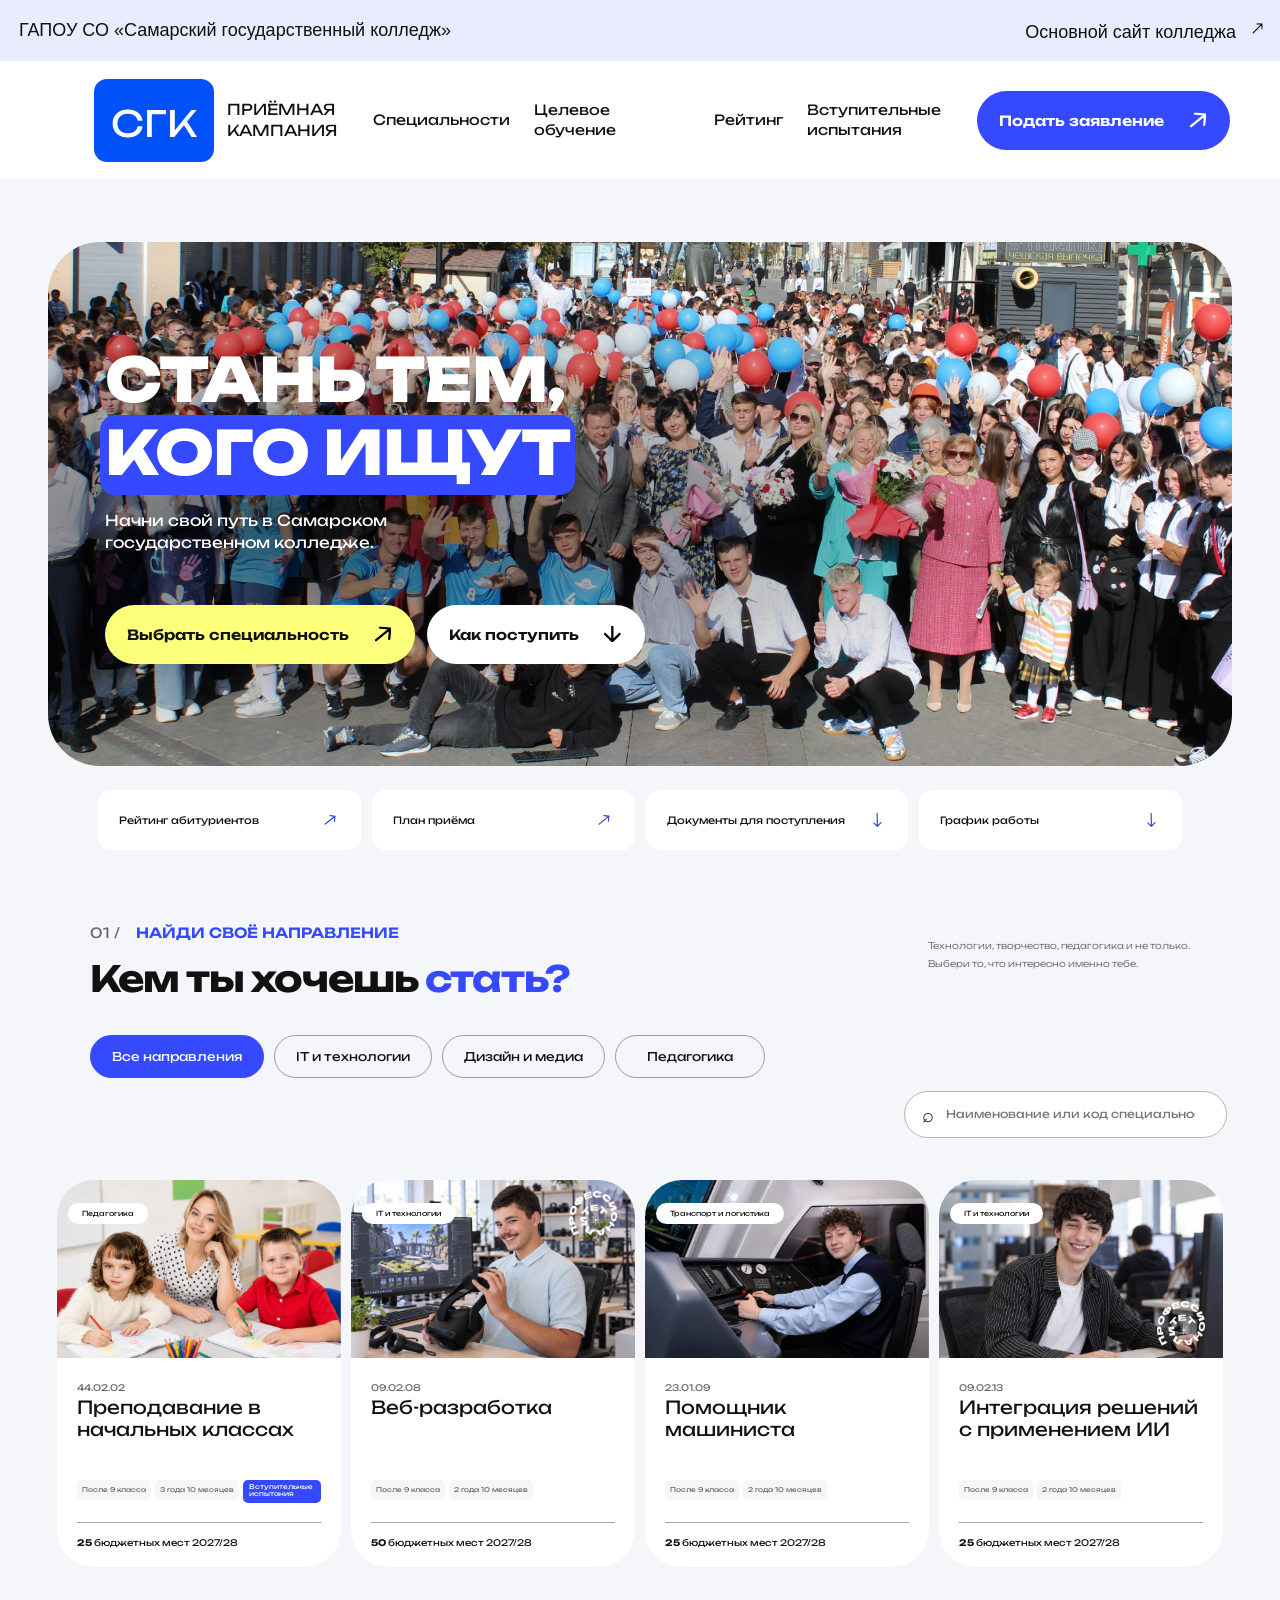
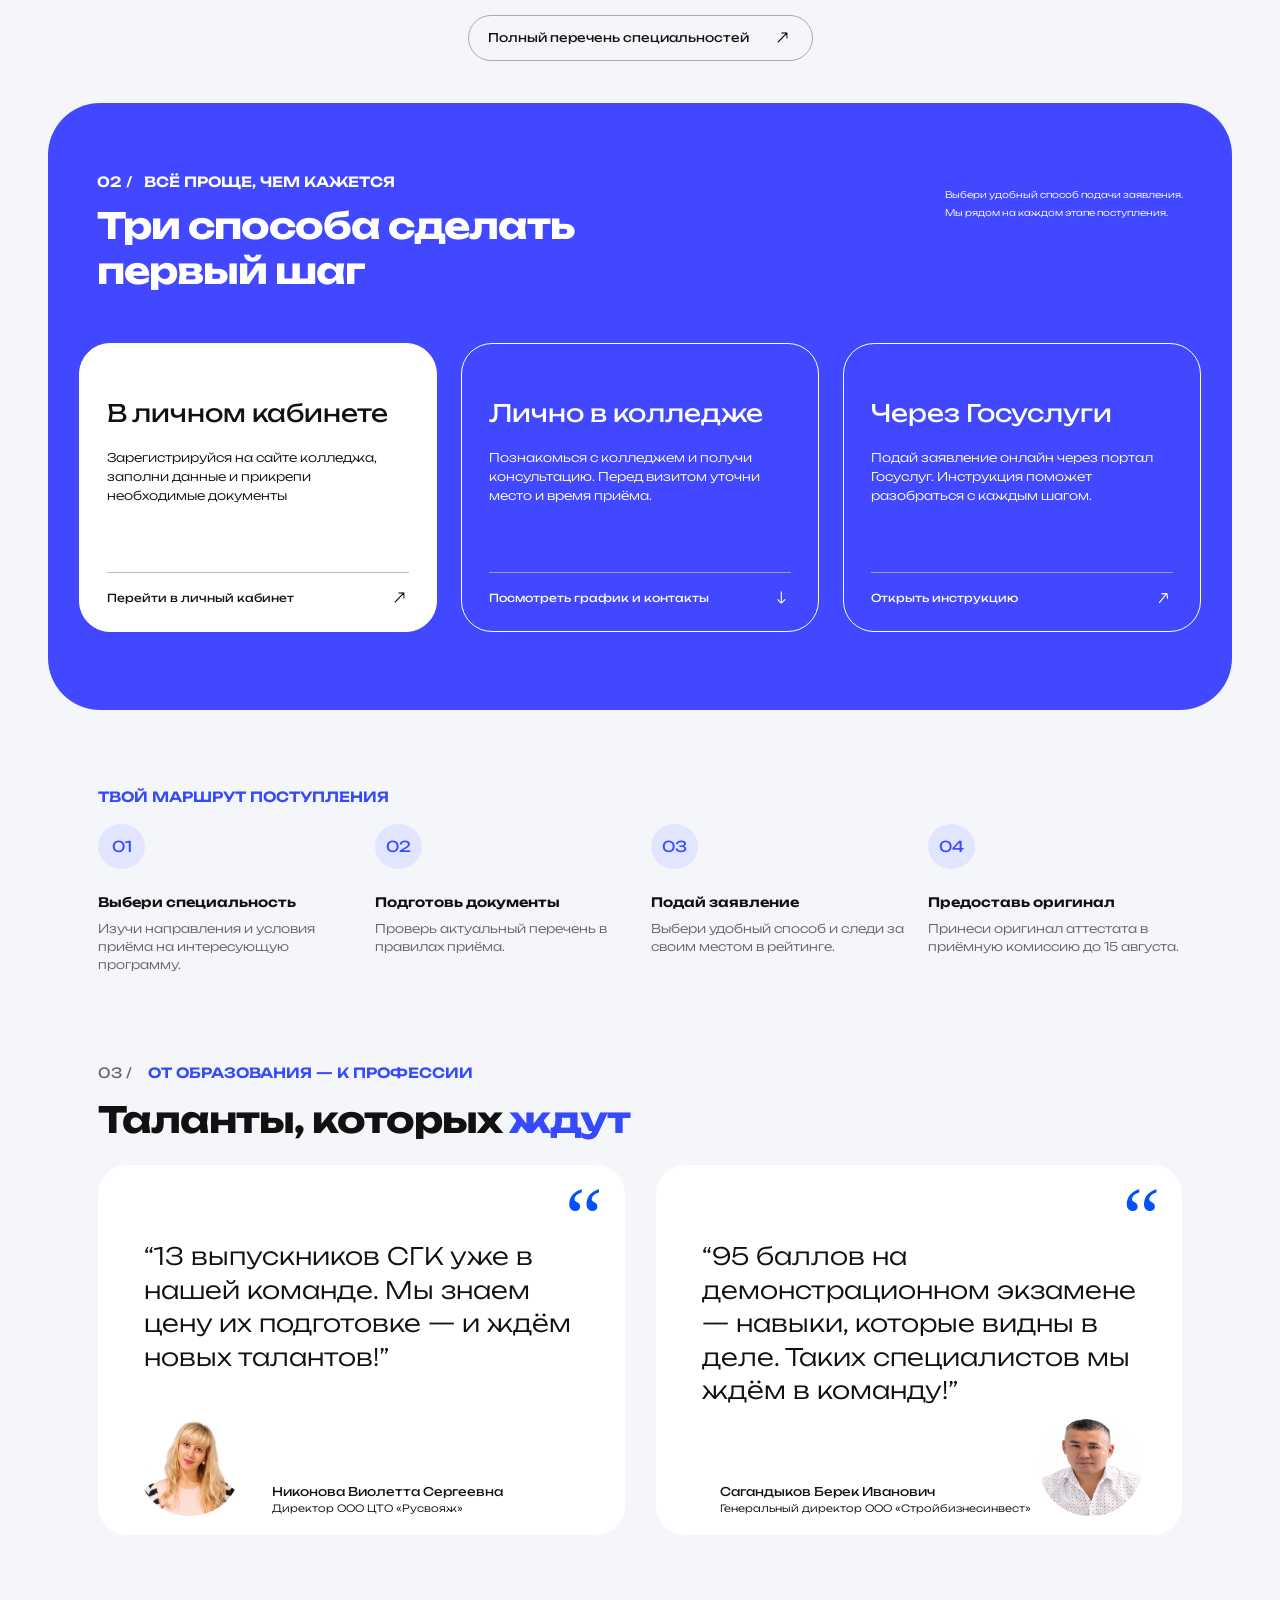
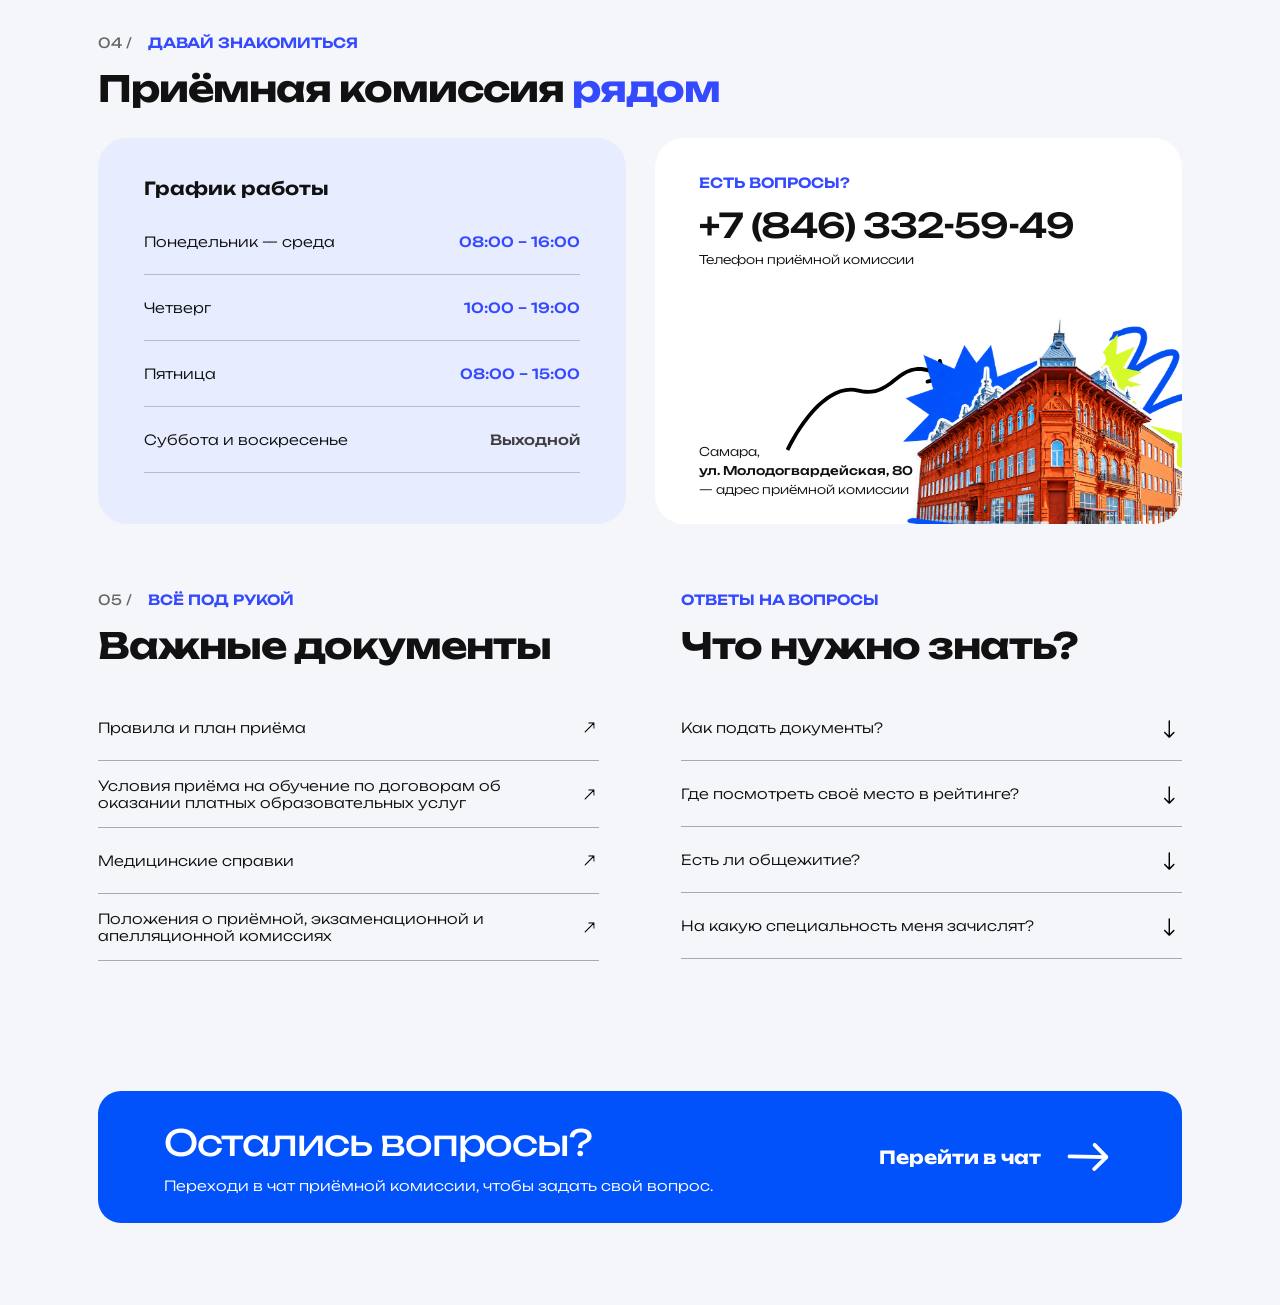
==== index.html @ 4e80228e "Initial commit" ====
<!doctype html><html lang="ru"><head><meta charset="UTF-8"><meta name="viewport" content="width=device-width, initial-scale=1"><meta name="description" content="Приёмная кампания Самарского государственного колледжа. Специальности, способы подачи заявления, документы и контакты."><title>СГК — стань тем, кого ищут</title><link rel="stylesheet" href="style.css"></head><body>
<div class="topbar"><div><span>ГАПОУ СО «Самарский государственный колледж»</span><a href="https://samgk.ru/" target="_blank" rel="noopener">Основной сайт колледжа <span class="arrow-slot"><img src="assets/node-720-463.svg" alt=""></span></a></div></div>
<header class="header"><a class="brand" href="#" aria-label="СГК — на главную"><b>СГК</b><span>ПРИЁМНАЯ<br>КАМПАНИЯ</span></a><button class="menu-toggle" aria-expanded="false" aria-controls="navigation">Меню ☰</button><nav id="navigation"><a href="#specialties">Специальности</a><button data-dialog="target">Целевое обучение</button><a href="https://samgk.ru/ratingabit" target="_blank" rel="noopener">Рейтинг</a><button data-dialog="exams">Вступительные<br>испытания</button></nav><a class="button primary header-apply" href="#apply">Подать заявление <span class="arrow-slot"><img src="assets/node-720-447.svg" alt=""></span></a></header>
<main>
<section class="hero wide" aria-labelledby="hero-title"><img class="hero-photo" src="assets/hero.png" alt="Студенты и преподаватели Самарского государственного колледжа"><div class="hero-shade"></div><div class="hero-content"><h1 id="hero-title">СТАНЬ ТЕМ,<br><mark>КОГО ИЩУТ</mark></h1><p>Начни свой путь в Самарском<br class="desktop"> государственном колледже.</p><div class="hero-actions"><a class="button yellow" href="#specialties">Выбрать специальность <span class="arrow-slot"><img src="assets/node-720-473.svg" alt=""></span></a><a class="button white" href="#apply">Как поступить <span class="arrow-slot"><img src="assets/node-720-492.svg" alt=""></span></a></div></div></section>
<div class="quick-links inner"><a href="https://samgk.ru/ratingabit" target="_blank" rel="noopener">Рейтинг абитуриентов <span class="arrow-slot"><img src="assets/node-720-451.svg" alt=""></span></a><a href="https://samgk.ru/admission/infopriem" target="_blank" rel="noopener">План приёма <span class="arrow-slot"><img src="assets/node-720-455.svg" alt=""></span></a><a href="#documents">Документы для поступления <span class="arrow-slot"><img src="assets/node-720-459.svg" alt=""></span></a><a href="#contacts">График работы <span class="arrow-slot"><img src="assets/node-720-464.svg" alt=""></span></a></div>
<section id="specialties" class="specialties wide section"><div class="section-heading inset"><div><p class="eyebrow"><span>01 /</span> НАЙДИ СВОЁ НАПРАВЛЕНИЕ</p><h2>Кем ты хочешь <em>стать?</em></h2></div><p class="aside-copy">Технологии, творчество, педагогика и не только.<br>Выбери то, что интересно именно тебе.</p></div><div class="filters inset" role="group" aria-label="Направления подготовки"><button class="active" data-filter="all" aria-pressed="true">Все направления</button><button data-filter="it" aria-pressed="false">IT и технологии</button><button data-filter="design" aria-pressed="false">Дизайн и медиа</button><button data-filter="education" aria-pressed="false">Педагогика</button></div><div class="search-row"><label><span class="sr-only">Поиск специальности</span><span aria-hidden="true">⌕</span><input type="search" id="search" placeholder="Наименование или код специальности"></label></div><div class="program-grid" id="program-grid">
<article class="program" data-category="education" data-name="44.02.02 Преподавание в начальных классах"><a href="https://samgk.ru/admission/infopriem" target="_blank" rel="noopener"><div class="program-image"><img src="assets/teacher.png" alt="Будущий учитель начальных классов с детьми"><span class="category">Педагогика</span></div><div class="program-info"><small>44.02.02</small><h3>Преподавание в начальных классах</h3><div class="tags"><span>После 9 класса</span><span>3 года 10 месяцев</span><span class="exam">Вступительные испытания</span></div><p class="places"><b>25</b> бюджетных мест 2027/28</p></div></a></article>
<article class="program" data-category="it" data-name="09.02.08 Веб-разработка"><a href="https://samgk.ru/admission/infopriem" target="_blank" rel="noopener"><div class="program-image"><img src="assets/web.png" alt="Студент за компьютером в мастерской веб-разработки"><span class="category">IT и технологии</span><img class="prof-logo" src="assets/professionalitet.png" alt="Профессионалитет"></div><div class="program-info"><small>09.02.08</small><h3>Веб-разработка</h3><div class="tags"><span>После 9 класса</span><span>2 года 10 месяцев</span></div><p class="places"><b>50</b> бюджетных мест 2027/28</p></div></a></article>
<article class="program" data-category="transport" data-name="23.01.09 Помощник машиниста"><a href="https://samgk.ru/admission/infopriem" target="_blank" rel="noopener"><div class="program-image"><img src="assets/train.png" alt="Студент в кабине тренажёра машиниста"><span class="category">Транспорт и логистика</span></div><div class="program-info"><small>23.01.09</small><h3>Помощник машиниста</h3><div class="tags"><span>После 9 класса</span><span>2 года 10 месяцев</span></div><p class="places"><b>25</b> бюджетных мест 2027/28</p></div></a></article>
<article class="program" data-category="it" data-name="09.02.13 Интеграция решений с применением ИИ"><a href="https://samgk.ru/admission/infopriem" target="_blank" rel="noopener"><div class="program-image"><img src="assets/ai.png" alt="Студент направления искусственного интеллекта"><span class="category">IT и технологии</span><img class="prof-logo bottom" src="assets/professionalitet.png" alt="Профессионалитет"></div><div class="program-info"><small>09.02.13</small><h3>Интеграция решений с применением ИИ</h3><div class="tags"><span>После 9 класса</span><span>2 года 10 месяцев</span></div><p class="places"><b>25</b> бюджетных мест 2027/28</p></div></a></article></div><div class="empty-state" hidden><p>В этой подборке специальностей нет.</p><p>Посмотрите полный перечень направлений на сайте колледжа или измените поиск.</p><button class="button white" id="reset-search">Сбросить фильтры</button></div><a class="button outline full-list" href="https://samgk.ru/admission/infopriem" target="_blank" rel="noopener">Полный перечень специальностей <span class="arrow-slot"><img src="assets/node-720-507.svg" alt=""></span></a></section>
<section class="apply wide" id="apply"><div class="section-heading"><div><p class="eyebrow">02 / &nbsp; ВСЁ ПРОЩЕ, ЧЕМ КАЖЕТСЯ</p><h2>Три способа сделать<br>первый шаг</h2></div><p class="aside-copy">Выбери удобный способ подачи заявления.<br>Мы рядом на каждом этапе поступления.</p></div><div class="apply-grid"><article><h3>В личном кабинете</h3><p>Зарегистрируйся на сайте колледжа, заполни данные и прикрепи необходимые документы</p><a href="https://lk-new.samgk.ru/" target="_blank" rel="noopener">Перейти в личный кабинет <span class="arrow-slot"><img src="assets/node-720-629.svg" alt=""></span></a></article><article><h3>Лично в колледже</h3><p>Познакомься с колледжем и получи консультацию. Перед визитом уточни место и время приёма.</p><a href="#contacts">Посмотреть график и контакты <span class="arrow-slot"><img src="assets/node-720-641.svg" alt=""></span></a></article><article><h3>Через Госуслуги</h3><p>Подай заявление онлайн через портал Госуслуг. Инструкция поможет разобраться с каждым шагом.</p><button data-dialog="gosuslugi">Открыть инструкцию <span class="arrow-slot"><img src="assets/node-720-646.svg" alt=""></span></button></article></div></section>
<section class="route inner section"><p class="eyebrow">ТВОЙ МАРШРУТ ПОСТУПЛЕНИЯ</p><div class="route-grid"><article><span class="step">01</span><h3>Выбери специальность</h3><p>Изучи направления и условия приёма на интересующую программу.</p></article><article><span class="step">02</span><h3>Подготовь документы</h3><p>Проверь актуальный перечень в правилах приёма.</p></article><article><span class="step">03</span><h3>Подай заявление</h3><p>Выбери удобный способ и следи за своим местом в рейтинге.</p></article><article><span class="step">04</span><h3>Предоставь оригинал</h3><p>Принеси оригинал аттестата в приёмную комиссию до 15 августа.</p></article></div></section>
<section class="employers inner section"><p class="eyebrow"><span>03 /</span> ОТ ОБРАЗОВАНИЯ — К ПРОФЕССИИ</p><h2>Таланты, которых <em>ждут</em></h2><div class="review-grid"><figure><span class="quote" aria-hidden="true">“</span><blockquote>“13 выпускников СГК уже в нашей команде. Мы знаем цену их подготовке — и ждём новых талантов!”</blockquote><figcaption><img src="assets/employer1.png" alt="Никонова Виолетта Сергеевна"><div>Никонова Виолетта Сергеевна<small>Директор ООО ЦТО «Русвояж»</small></div></figcaption></figure><figure><span class="quote" aria-hidden="true">“</span><blockquote>“95 баллов на демонстрационном экзамене — навыки, которые видны в деле. Таких специалистов мы ждём в команду!”</blockquote><figcaption class="reverse"><img src="assets/employer2.png" alt="Сагандыков Берек Иванович"><div>Сагандыков Берек Иванович<small>Генеральный директор ООО «Стройбизнесинвест»</small></div></figcaption></figure></div></section>
<section id="contacts" class="contacts inner section"><p class="eyebrow"><span>04 /</span> ДАВАЙ ЗНАКОМИТЬСЯ</p><h2>Приёмная комиссия <em>рядом</em></h2><div class="contact-grid"><div class="hours"><h3>График работы</h3><dl><div><dt>Понедельник — среда</dt><dd>08:00 – 16:00</dd></div><div><dt>Четверг</dt><dd>10:00 – 19:00</dd></div><div><dt>Пятница</dt><dd>08:00 – 15:00</dd></div><div><dt>Суббота и воскресенье</dt><dd>Выходной</dd></div></dl></div><div class="contact-card"><p class="eyebrow">ЕСТЬ ВОПРОСЫ?</p><a class="phone" href="tel:+78463325949">+7 (846) 332-59-49</a><p>Телефон приёмной комиссии</p><a class="address" href="https://yandex.ru/maps/?text=Самара%20Молодогвардейская%2080" target="_blank" rel="noopener">Самара,<br><b>ул. Молодогвардейская, 80</b><br>— адрес приёмной комиссии</a><span class="arrow-slot contact-arrow"><img src="assets/node-720-709.svg" alt=""></span><img class="building" src="assets/building.png" alt="Здание Самарского государственного колледжа"></div></div></section>
<section class="documents inner section" id="documents"><div><p class="eyebrow"><span>05 /</span> ВСЁ ПОД РУКОЙ</p><h2>Важные документы</h2><div class="document-links"><a href="https://samgk.ru/admission/infopriem" target="_blank" rel="noopener">Правила и план приёма <span class="arrow-slot"><img src="assets/node-720-629.svg" alt=""></span></a><a href="https://samgk.ru/admission/infopriem" target="_blank" rel="noopener">Условия приёма на обучение по договорам об оказании платных образовательных услуг <span class="arrow-slot"><img src="assets/node-720-629.svg" alt=""></span></a><a href="https://samgk.ru/admission/infopriem" target="_blank" rel="noopener">Медицинские справки <span class="arrow-slot"><img src="assets/node-720-629.svg" alt=""></span></a><a href="https://samgk.ru/admission/infopriem" target="_blank" rel="noopener">Положения о приёмной, экзаменационной и апелляционной комиссиях <span class="arrow-slot"><img src="assets/node-720-629.svg" alt=""></span></a></div></div><div><p class="eyebrow">ОТВЕТЫ НА ВОПРОСЫ</p><h2>Что нужно знать?</h2><div class="faq"><details><summary>Как подать документы?</summary><p>Выбери один из трёх способов: в личном кабинете колледжа, лично в приёмной комиссии или через Госуслуги. <a href="#apply">Подробнее о подаче заявления</a>.</p></details><details><summary>Где посмотреть своё место в рейтинге?</summary><p>Актуальное положение заявления можно посмотреть в <a href="https://samgk.ru/ratingabit" target="_blank" rel="noopener">рейтинге абитуриентов</a>.</p></details><details><summary>Есть ли общежитие?</summary><p>Условия предоставления мест и порядок заселения уточни в приёмной комиссии по телефону <a href="tel:+78463325949">+7 (846) 332-59-49</a>.</p></details><details><summary>На какую специальность меня зачислят?</summary><p>Зачисление зависит от конкурсного отбора, приоритетов и выполнения условий приёма. Итоговый результат публикуется в <a href="https://samgk.ru/admission/prikaz" target="_blank" rel="noopener">приказах о зачислении</a>.</p></details></div></div></section>
<section class="chat inner"><div><h2>Остались вопросы?</h2><p>Переходи в чат приёмной комиссии, чтобы задать свой вопрос.</p></div><button data-dialog="chat">Перейти в чат <span class="arrow-slot"><img src="assets/node-720-715.svg" alt=""></span></button></section>
</main><dialog id="info-dialog"><button class="close-dialog" aria-label="Закрыть">×</button><div id="dialog-body"></div></dialog><script src="app.js"></script></body></html>
---- style.css ----
@font-face{font-family:Unbounded;src:url('assets/unbounded-300.ttf');font-weight:300;font-display:swap}@font-face{font-family:Unbounded;src:url('assets/unbounded-400.ttf');font-weight:400;font-display:swap}@font-face{font-family:Unbounded;src:url('assets/unbounded-500.ttf');font-weight:500;font-display:swap}@font-face{font-family:Unbounded;src:url('assets/unbounded-600.ttf');font-weight:600;font-display:swap}@font-face{font-family:Unbounded;src:url('assets/unbounded-700.ttf');font-weight:700;font-display:swap}@font-face{font-family:Unbounded;src:url('assets/unbounded-800.ttf');font-weight:800;font-display:swap}
:root{--blue:#354aff;--electric:#0252fb;--paper:#f5f6fa;--lavender:#e8ecff;--ink:#111;--yellow:#fbff79}*{box-sizing:border-box}html{scroll-behavior:smooth;scroll-padding-top:24px}body{margin:0;background:var(--paper);color:var(--ink);font-family:Unbounded,Arial,sans-serif;font-weight:400}a{color:inherit;text-decoration:none}button,input{font:inherit}button,a,input,summary{-webkit-tap-highlight-color:transparent}button{cursor:pointer}button:focus-visible,a:focus-visible,summary:focus-visible{outline:3px solid #8996ff;outline-offset:5px}button{border:0;background:none;color:inherit}h1,h2,h3,p,figure{margin:0}em{font-style:normal;color:var(--blue)}.wide{max-width:1344px;width:calc(100% - 96px);margin-inline:auto}.inner{max-width:1292px;width:calc(100% - 196px);margin-inline:auto}.inset{padding-inline:42px}.topbar{background:#e9ecff}.topbar>div{max-width:1242px;margin:auto;min-height:61px;display:flex;align-items:center;justify-content:space-between;font:18px Arial,sans-serif;gap:20px}.topbar a span{padding-left:12px}.header{height:118px;display:flex;align-items:center;gap:36px;padding:0 50px 0 94px;background:white;max-width:1800px;margin:auto}.brand{display:flex;align-items:center;gap:13px;flex-shrink:0}.brand b{background:var(--electric);border-radius:13px;font-size:36px;line-height:1;padding:27px 17px 20px;color:white;font-weight:400}.brand>span{font-size:15px;line-height:1.4}.header nav{display:flex;align-items:center;justify-content:space-between;gap:24px;flex:1}.header nav a,.header nav button{font-size:14px;line-height:1.4;text-align:left;padding:0}.header nav a:hover,.header nav button:hover{color:var(--blue)}.button{display:inline-flex;align-items:center;justify-content:space-between;gap:24px;min-height:59px;border-radius:40px;padding:18px 22px;font-size:14px;font-weight:600;transition:transform .2s,box-shadow .2s}.button:hover{transform:translateY(-2px);box-shadow:0 6px 18px #0000000f}.button span{font-family:Arial,sans-serif;font-size:24px;line-height:1}.primary{background:var(--blue);color:white}.header-apply{white-space:nowrap}.yellow{background:var(--yellow);color:#111}.white{background:#fff;color:#111}.outline{border:1px solid #aaa;font-weight:400;font-size:12px;min-height:44px;padding:12px 19px}.menu-toggle{display:none}.hero{height:auto;aspect-ratio:3539/1566;position:relative;border-radius:52px;overflow:hidden;margin-top:63px;color:#fff}.hero-photo{position:absolute;width:100%;height:100%;object-fit:cover}.hero-shade{position:absolute;inset:0;background:radial-gradient(ellipse at 20% 53%,#0009 0,transparent 65%)}.hero-content{position:relative;padding:9.1% 4.8%;height:100%;display:flex;flex-direction:column;align-items:flex-start;justify-content:center}.hero h1{font-size:clamp(36px,4.75vw,69px);line-height:1.2;font-weight:800;letter-spacing:-1px}.hero mark{background:var(--blue);color:white;border-radius:15px;padding:0 5px 5px;margin-left:-5px;box-decoration-break:clone}.hero-content>p{font-size:15px;line-height:1.5;margin-top:20px}.hero-actions{display:flex;gap:12px;margin-top:50px}.hero-actions .button{font-size:14px}.quick-links{display:grid;grid-template-columns:repeat(4,1fr);gap:11px;margin-top:24px}.quick-links>a{background:white;padding:20px 21px;border-radius:14px;display:flex;align-items:center;justify-content:space-between;gap:8px;font-size:10px;min-height:59px}.quick-links span{color:var(--blue);font:22px Arial}.section{margin-top:72px}.section-heading{display:flex;align-items:flex-start;justify-content:space-between;gap:30px}.eyebrow{font-size:14px;line-height:1.6;font-weight:600;color:var(--blue);margin-bottom:10px}.eyebrow>span{color:#666;font-weight:400;margin-right:12px}h2{font-size:36px;line-height:1.4;font-weight:700;letter-spacing:-1px}.aside-copy{font-size:9px;font-weight:300;line-height:2;color:#666;max-width:300px;margin-top:15px}.filters{display:flex;gap:10px;margin-top:30px}.filters button{font-size:12px;padding:13px 21px;border:1px solid #9b9b9b;border-radius:30px;min-width:150px}.filters .active{background:var(--blue);color:#fff;border-color:var(--blue)}.search-row{display:flex;justify-content:flex-end;margin:0 5px 42px;min-height:60px;align-items:flex-end}.search-row label{display:flex;align-items:center;gap:10px;background:white;border:1px solid #b5b5b5;border-radius:28px;padding:10px 17px;width:323px;font-size:20px}.search-row input{border:0;background:none;min-width:0;width:100%;font-size:11px;outline:none}.program-grid{display:grid;grid-template-columns:repeat(4,minmax(0,1fr));gap:10px;padding-inline:9px}.program{border-radius:37px;background:#fff;overflow:hidden;transition:transform .2s;min-width:0}.program:hover{transform:translateY(-5px)}.program a{display:flex;flex-direction:column;height:100%}.program-image{position:relative;aspect-ratio:846/532;overflow:hidden}.program-image>img:first-child{display:block;width:100%;height:100%;object-fit:cover}.category{position:absolute;top:23px;left:11px;padding:6px 14px;background:white;font-size:7px;border-radius:12px}.program-image .prof-logo{position:absolute;right:18px;top:11px;width:48px;height:auto;object-fit:contain}.program-image .prof-logo.bottom{top:auto;bottom:12px}.program-info{padding:21px 20px 16px;display:flex;flex-direction:column;flex:1}.program-info small{font-size:9px;line-height:2;color:#666}.program-info h3{font-size:18px;line-height:1.2;font-weight:400;min-height:68px;margin-bottom:15px}.tags{display:flex;gap:4px;min-height:27px;align-items:flex-start}.tags span{font-size:6.5px;background:var(--paper);border-radius:5px;padding:6px 5px;white-space:nowrap;color:#676363}.tags .exam{background:var(--blue);color:white;white-space:normal;line-height:1.1;max-width:90px;padding:4px 6px}.places{border-top:1px solid #a6a6a6;padding-top:12px;margin-top:15px;font-size:9px;line-height:1.7}.full-list{display:flex;width:max-content;margin:48px auto 0;max-width:100%}.empty-state{text-align:center;padding:40px 20px;font-size:13px;line-height:2}.empty-state .button{margin-top:20px}.apply{margin-top:42px;background:#4148ff;border-radius:52px;padding:68px 31px 78px;color:white}.apply .section-heading{padding:0 18px}.apply .eyebrow,.apply .aside-copy{color:#fff}.apply h2{line-height:1.25;max-width:620px}.apply-grid{display:grid;grid-template-columns:repeat(3,minmax(0,1fr));gap:24px;margin-top:50px}.apply-grid article{padding:53px 27px 23px;border:1px solid #fff;border-radius:31px;min-height:289px;display:flex;flex-direction:column}.apply-grid article:first-child{background:white;color:#111}.apply-grid h3{font-size:24px;font-weight:400;line-height:1.4;margin-bottom:17px}.apply-grid p{font-size:12px;font-weight:300;line-height:1.6;margin-bottom:35px}.apply-grid article a,.apply-grid article button{display:flex;align-items:center;justify-content:space-between;border-top:1px solid #ffffff70;font-size:11px;gap:10px;padding:15px 0 0;text-align:left;margin-top:auto}.apply-grid article:first-child a{border-color:#bbb}.apply-grid article span{font:22px Arial}.route{margin-top:76px}.route-grid{display:grid;grid-template-columns:repeat(4,1fr);gap:22px;margin-top:16px}.step{width:47px;height:45px;background:#e2e5ff;display:grid;place-items:center;border-radius:50%;color:var(--blue);font-size:15px;margin-bottom:23px}.route h3{font-size:13px;font-weight:600;line-height:1.6;margin-bottom:7px}.route p:not(.eyebrow){font-size:12px;font-weight:300;line-height:1.5;color:#676363}.employers{margin-top:88px}.review-grid{display:grid;grid-template-columns:1fr 1fr;gap:31px;margin-top:20px}.review-grid figure{background:white;border-radius:29px;padding:75px 40px 19px;position:relative;display:flex;flex-direction:column;min-height:344px}.quote{font:84px Georgia,serif;color:var(--electric);position:absolute;top:4px;right:22px}.review-grid blockquote{font-size:24px;font-weight:300;line-height:1.4;margin:0 6px 8px}.review-grid figcaption{display:flex;align-items:flex-end;gap:31px;margin-top:auto;font-size:12px;line-height:1.5}.review-grid figcaption img{width:103px;height:100px;object-fit:contain;flex-shrink:0}.review-grid small{display:block;font-weight:300}.review-grid .reverse{flex-direction:row-reverse;gap:8px}.contacts{margin-top:97px}.contact-grid{display:grid;grid-template-columns:1fr 1fr;gap:29px;margin-top:23px}.hours,.contact-card{border-radius:29px;min-height:386px}.hours{padding:39px 46px;background:var(--lavender)}.hours h3{font-size:18px;font-weight:600;margin-bottom:10px}.hours dl{margin:0}.hours dl>div{display:flex;justify-content:space-between;align-items:center;border-bottom:1px solid #b6bbd1;gap:12px;min-height:66px;font-size:14px;font-weight:300}.hours dd{margin:0;color:var(--blue);font-weight:500;white-space:nowrap}.hours dl>div:last-child dd{color:#404040}.contact-card{background:#fff;padding:34px 44px;position:relative;overflow:hidden}.contact-card .eyebrow{margin-bottom:10px}.phone{font-size:34px;font-weight:500;letter-spacing:-1px;position:relative;z-index:1;white-space:nowrap}.contact-card>p:not(.eyebrow){font-size:12px;font-weight:300;margin-top:6px}.address{position:absolute;bottom:24px;left:44px;max-width:255px;font-size:12px;line-height:1.6;font-weight:300;z-index:1}.address b{font-weight:500}.building{position:absolute;right:-4px;bottom:0;width:55%;height:auto}.documents{display:grid;grid-template-columns:1fr 1fr;gap:82px;margin-top:65px}.documents h2{white-space:nowrap;margin-bottom:24px}.document-links>a,.faq details{min-height:66px;border-bottom:1px solid #aaa;font-size:14px;font-weight:300}.document-links>a{display:flex;align-items:center;justify-content:space-between;gap:20px;padding:16px 0}.document-links span{font:22px Arial}.faq summary{cursor:pointer;list-style:none;position:relative;padding:22px 30px 22px 0;line-height:1.5}.faq summary::-webkit-details-marker{display:none}.faq summary::after{content:'↓';font:23px Arial;position:absolute;right:5px;top:21px}.faq details[open] summary::after{content:'↑'}.faq details p{font:15px/1.6 Arial,sans-serif;padding:0 20px 20px 0;color:#555}.faq details a{color:var(--blue);text-decoration:underline}.chat{background:var(--electric);color:#fff;border-radius:23px;min-height:132px;margin-top:130px;margin-bottom:82px;display:flex;align-items:center;justify-content:space-between;padding:25px 66px;gap:25px}.chat h2{font-weight:400}.chat p{font-size:14px;font-weight:300;margin-top:7px;line-height:1.6}.chat>button{font-size:18px;font-weight:700;display:flex;align-items:center;gap:24px;white-space:nowrap}.chat>button span{font:38px Arial}dialog{border:0;border-radius:24px;max-width:620px;width:calc(100% - 32px);padding:48px 36px 36px;box-shadow:0 20px 100px #0003}dialog::backdrop{background:#14183a88;backdrop-filter:blur(5px)}dialog h2{font-size:25px;line-height:1.4;margin-bottom:20px}dialog p,dialog ol{font:16px/1.7 Arial,sans-serif;margin:15px 0}dialog a{color:var(--blue);text-decoration:underline}.close-dialog{position:absolute;right:16px;top:10px;font:32px Arial}.sr-only{position:absolute;width:1px;height:1px;overflow:hidden;clip:rect(0,0,0,0)}[hidden]{display:none!important}
@media(min-width:1600px){.header{padding-inline:94px}.hero h1{font-size:69px}.topbar>div{max-width:1242px}}
@media(max-width:1250px){.header{padding-inline:40px;gap:20px}.header nav{gap:15px}.header nav a,.header nav button{font-size:10px}.brand>span{font-size:11px}.brand b{font-size:30px;padding:20px 14px}.header-apply{font-size:11px;padding:16px}.topbar>div{margin-inline:60px;font-size:14px}.inner{width:calc(100% - 120px)}.wide{width:calc(100% - 60px)}h2{font-size:30px}.hero-actions{margin-top:30px}.hero-actions .button{font-size:11px;padding:14px 18px;min-height:48px}.program-info{padding:20px 15px 15px}.program-info h3{font-size:15px}.tags{flex-wrap:wrap;min-height:45px}.places{font-size:8px}.apply-grid h3{font-size:20px}.apply-grid p{font-size:11px}.review-grid blockquote{font-size:20px}.phone{font-size:27px}.hours{padding-inline:30px}.hours dl>div{font-size:11px}.documents{gap:50px}.documents h2{font-size:27px}.chat{padding-inline:40px}.chat p{font-size:11px}.chat h2{font-size:30px}}
@media(max-width:900px){.topbar>div{margin-inline:24px;font-size:11px;min-height:44px}.header{height:90px;padding:15px 24px;gap:18px;position:relative}.brand b{font-size:27px;padding:18px 13px}.brand>span{font-size:10px}.menu-toggle{display:block;margin-left:auto;font-size:12px;padding:10px}.header nav{display:none;position:absolute;left:20px;right:20px;top:88px;background:#fff;z-index:10;border-radius:18px;padding:24px;box-shadow:0 12px 30px #0002}.header nav.open{display:flex;align-items:flex-start;flex-direction:column;gap:20px}.header nav a,.header nav button{font-size:14px}.header-apply{min-height:43px}.hero{margin-top:30px;border-radius:32px}.hero h1{font-size:4.8vw}.hero-content>p{font-size:11px}.hero-actions{margin-top:20px;gap:8px}.hero-actions .button{font-size:9px;padding:12px;gap:12px;min-height:42px}.inner{width:calc(100% - 64px)}.wide{width:calc(100% - 40px)}.quick-links>a{font-size:8px;padding:12px;min-height:50px;border-radius:10px}.section{margin-top:55px}.inset{padding-inline:12px}.eyebrow{font-size:11px}h2{font-size:26px}.aside-copy{font-size:8px;max-width:220px}.filters button{font-size:9px;min-width:0;padding:11px 14px}.filters{gap:7px}.search-row{margin-bottom:25px;margin-top:15px;min-height:45px}.program-grid{grid-template-columns:repeat(2,minmax(0,1fr));gap:18px}.program-info h3{font-size:19px;min-height:52px}.program-info small{font-size:10px}.tags span{font-size:8px}.tags{min-height:28px}.places{font-size:10px}.category{font-size:9px;top:18px;left:15px}.full-list{margin-top:30px}.apply{padding:40px 24px;border-radius:32px}.apply-grid{gap:12px;margin-top:30px}.apply-grid article{padding:25px 18px 18px;border-radius:22px}.apply-grid h3{font-size:17px}.apply-grid p{font-size:10px}.apply-grid article a,.apply-grid article button{font-size:8px}.route-grid{gap:14px}.route h3{font-size:10px}.route p:not(.eyebrow){font-size:9px}.review-grid{gap:18px}.review-grid figure{padding:60px 25px 20px;min-height:300px}.review-grid blockquote{font-size:17px}.review-grid figcaption{font-size:9px;gap:12px}.review-grid figcaption img{width:75px;height:75px}.hours,.contact-card{min-height:330px}.contact-grid{gap:18px}.hours{padding:28px 23px}.hours h3{font-size:15px}.hours dl>div{min-height:59px;font-size:9px}.contact-card{padding:28px 24px}.phone{font-size:22px}.contact-card>p:not(.eyebrow),.address{font-size:9px}.address{left:24px;max-width:160px}.documents{gap:30px}.documents h2{font-size:23px}.document-links>a,.faq details{font-size:10px;min-height:65px}.chat{padding:24px 30px;margin-top:70px;margin-bottom:45px}.chat h2{font-size:25px}.chat>button{font-size:12px;gap:12px}.chat p{font-size:9px;max-width:350px}}
@media(max-width:600px){.topbar>div{margin-inline:16px;min-height:38px;font-size:8px}.topbar>div>span{max-width:185px;line-height:1.4}.topbar a{font-size:8px;white-space:nowrap}.topbar a span{padding:0}.header{padding:14px 16px;height:82px;gap:9px}.brand b{font-size:25px;padding:17px 11px;border-radius:10px}.brand>span{font-size:8px}.menu-toggle{font-size:10px;padding:7px}.header-apply{font-size:9px;padding:10px 12px;min-height:38px;gap:8px}.header-apply span{display:none}.wide{width:calc(100% - 24px)}.inner{width:calc(100% - 36px)}.hero{margin-top:20px;border-radius:28px;aspect-ratio:auto;height:505px}.hero-photo{object-position:63% center;object-fit:cover}.hero-shade{background:linear-gradient(0deg,#000b,transparent 95%)}.hero-content{padding:0 22px 35px;justify-content:flex-end}.hero h1{font-size:clamp(27px,7.8vw,43px);letter-spacing:-.7px}.hero mark{border-radius:9px}.hero-content>p{font-size:11px;margin-top:20px;line-height:1.7}.hero-actions{margin-top:28px;flex-wrap:wrap;gap:10px}.hero-actions .button{font-size:9px;min-height:45px;padding:14px 16px}.quick-links{grid-template-columns:1fr 1fr;gap:8px;margin-top:16px}.quick-links>a{font-size:8px;min-height:53px}.section{margin-top:52px}.eyebrow{font-size:9px;margin-bottom:12px}.eyebrow>span{margin-right:6px}.section-heading{display:block}.aside-copy{font-size:10px;line-height:1.8;margin-top:15px;max-width:none}h2{font-size:25px;line-height:1.35;letter-spacing:-.7px}.filters{padding-inline:6px;margin-top:23px;gap:7px;flex-wrap:wrap}.filters button{font-size:8px;padding:11px 13px}.search-row{margin:19px 6px 22px}.search-row label{width:100%;padding:11px 17px}.search-row input{font-size:10px}.program-grid{gap:12px;padding:0 6px}.program{border-radius:23px}.program-info{padding:14px 12px}.program-info small{font-size:8px}.program-info h3{font-size:12px;min-height:58px;margin-bottom:10px;line-height:1.4}.category{top:10px;left:8px;font-size:5.5px;padding:5px 7px}.program-image .prof-logo{width:25px;right:8px;top:7px}.program-image .prof-logo.bottom{bottom:8px}.tags{min-height:47px;gap:4px}.tags span{font-size:5.5px;padding:5px}.tags .exam{max-width:74px}.places{font-size:7px;line-height:1.9;margin-top:10px;padding-top:9px}.full-list{font-size:9px;gap:14px;margin-top:25px}.apply{margin-top:37px;padding:32px 19px;border-radius:29px}.apply .section-heading{padding:0 5px}.apply .aside-copy{font-size:9px;margin-top:15px}.apply h2{font-size:25px;line-height:1.4}.apply-grid{grid-template-columns:1fr;gap:13px;margin-top:25px}.apply-grid article{min-height:230px;padding:29px 23px 21px;border-radius:24px}.apply-grid h3{font-size:20px;margin-bottom:16px}.apply-grid p{font-size:11px;line-height:1.8;margin-bottom:25px}.apply-grid article a,.apply-grid article button{font-size:10px;padding-top:14px}.route-grid{grid-template-columns:1fr 1fr;gap:26px 20px;margin-top:20px}.step{width:41px;height:40px;font-size:13px;margin-bottom:15px}.route h3{font-size:11px;line-height:1.5;margin-bottom:8px}.route p:not(.eyebrow){font-size:10px;line-height:1.7}.review-grid{grid-template-columns:1fr;gap:16px;margin-top:22px}.review-grid figure{padding:58px 27px 20px;min-height:285px;border-radius:26px}.review-grid blockquote{font-size:19px;line-height:1.5;margin-bottom:20px}.review-grid figcaption{font-size:9px;line-height:1.7}.review-grid figcaption img{width:76px;height:74px}.quote{font-size:80px;top:0;right:20px}.contact-grid{grid-template-columns:1fr;gap:16px;margin-top:23px}.hours{padding:30px 26px;min-height:330px}.hours h3{font-size:17px}.hours dl>div{font-size:11px;min-height:61px}.contact-card{min-height:350px;padding:32px 27px}.phone{font-size:26px;letter-spacing:-.8px}.contact-card>p:not(.eyebrow){font-size:10px;line-height:1.8}.address{left:27px;bottom:25px;font-size:10px;max-width:182px}.building{width:55%}.documents{grid-template-columns:1fr;gap:40px}.documents h2{font-size:25px;white-space:normal;margin-bottom:15px}.document-links>a,.faq details{font-size:11px;min-height:67px;line-height:1.7}.document-links a{padding:18px 0}.faq summary{padding:22px 30px 22px 0}.chat{margin-top:55px;padding:27px 25px;display:block;border-radius:24px;margin-bottom:24px}.chat h2{font-size:25px}.chat p{font-size:10px;line-height:1.8;margin-top:13px}.chat>button{font-size:13px;margin-top:22px;gap:25px;padding:0}.chat>button span{font-size:32px}dialog{padding:42px 25px 24px}dialog h2{font-size:22px}dialog p,dialog ol{font-size:15px}.desktop{display:none}}
@media(prefers-reduced-motion:reduce){html{scroll-behavior:auto}*,*::before,*::after{transition:none!important}}
.arrow-slot{display:inline-flex;align-items:center;justify-content:center;flex-shrink:0;width:20px;height:20px;position:relative}.arrow-slot>img{position:absolute;transform:scale(.38);max-width:none}.contact-arrow{position:absolute;left:23%;top:51%;width:180px;height:140px}.contact-arrow>img{transform:scale(.38)}.chat>button .arrow-slot{width:45px}.faq summary::after{content:''!important;background:url('assets/node-720-719.svg') no-repeat center;background-size:contain;width:15px;height:18px;top:25px}.faq details[open] summary::after{transform:rotate(180deg)}@media(max-width:900px){.contact-arrow{left:20%;top:49%;transform:scale(.7)}}@media(max-width:600px){.contact-arrow{top:49%;left:19%;transform:scale(.7)}.hero-actions .arrow-slot{width:15px}.hero-actions .arrow-slot>img{transform:scale(.3)}}
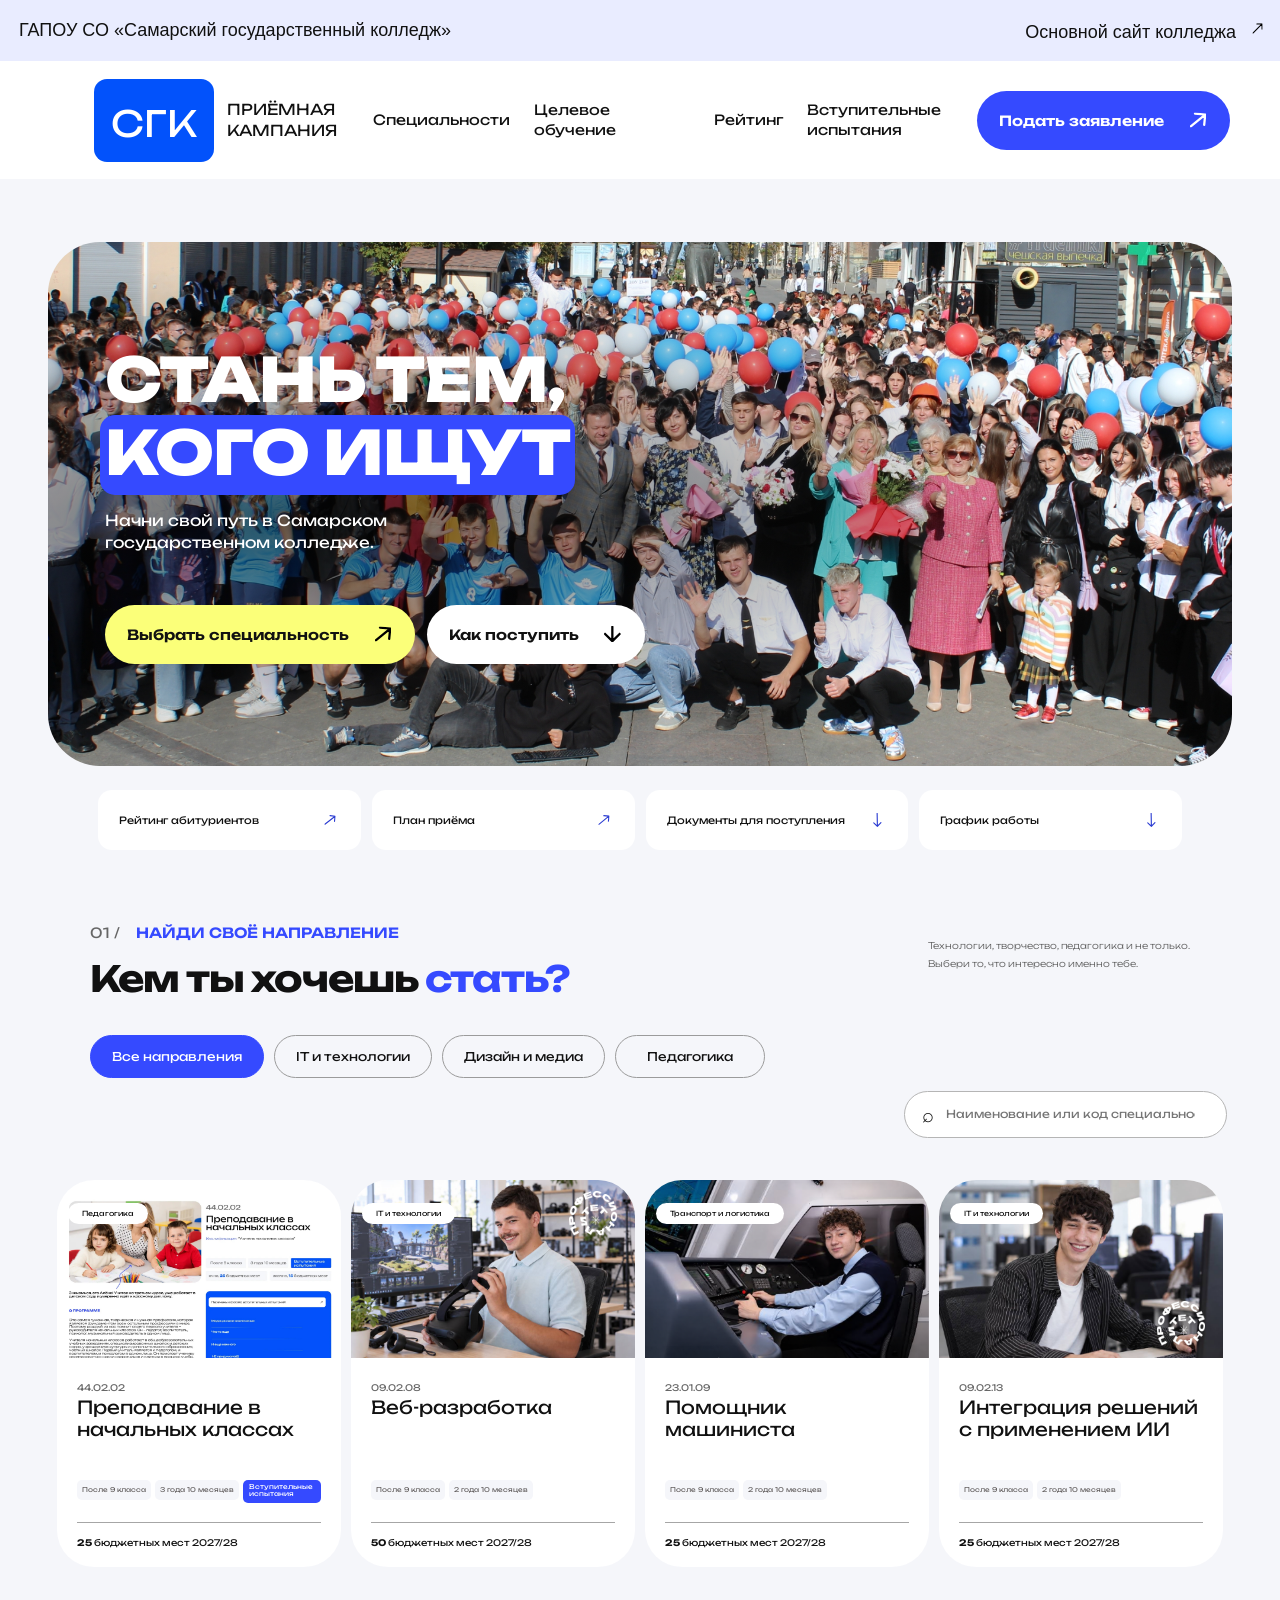
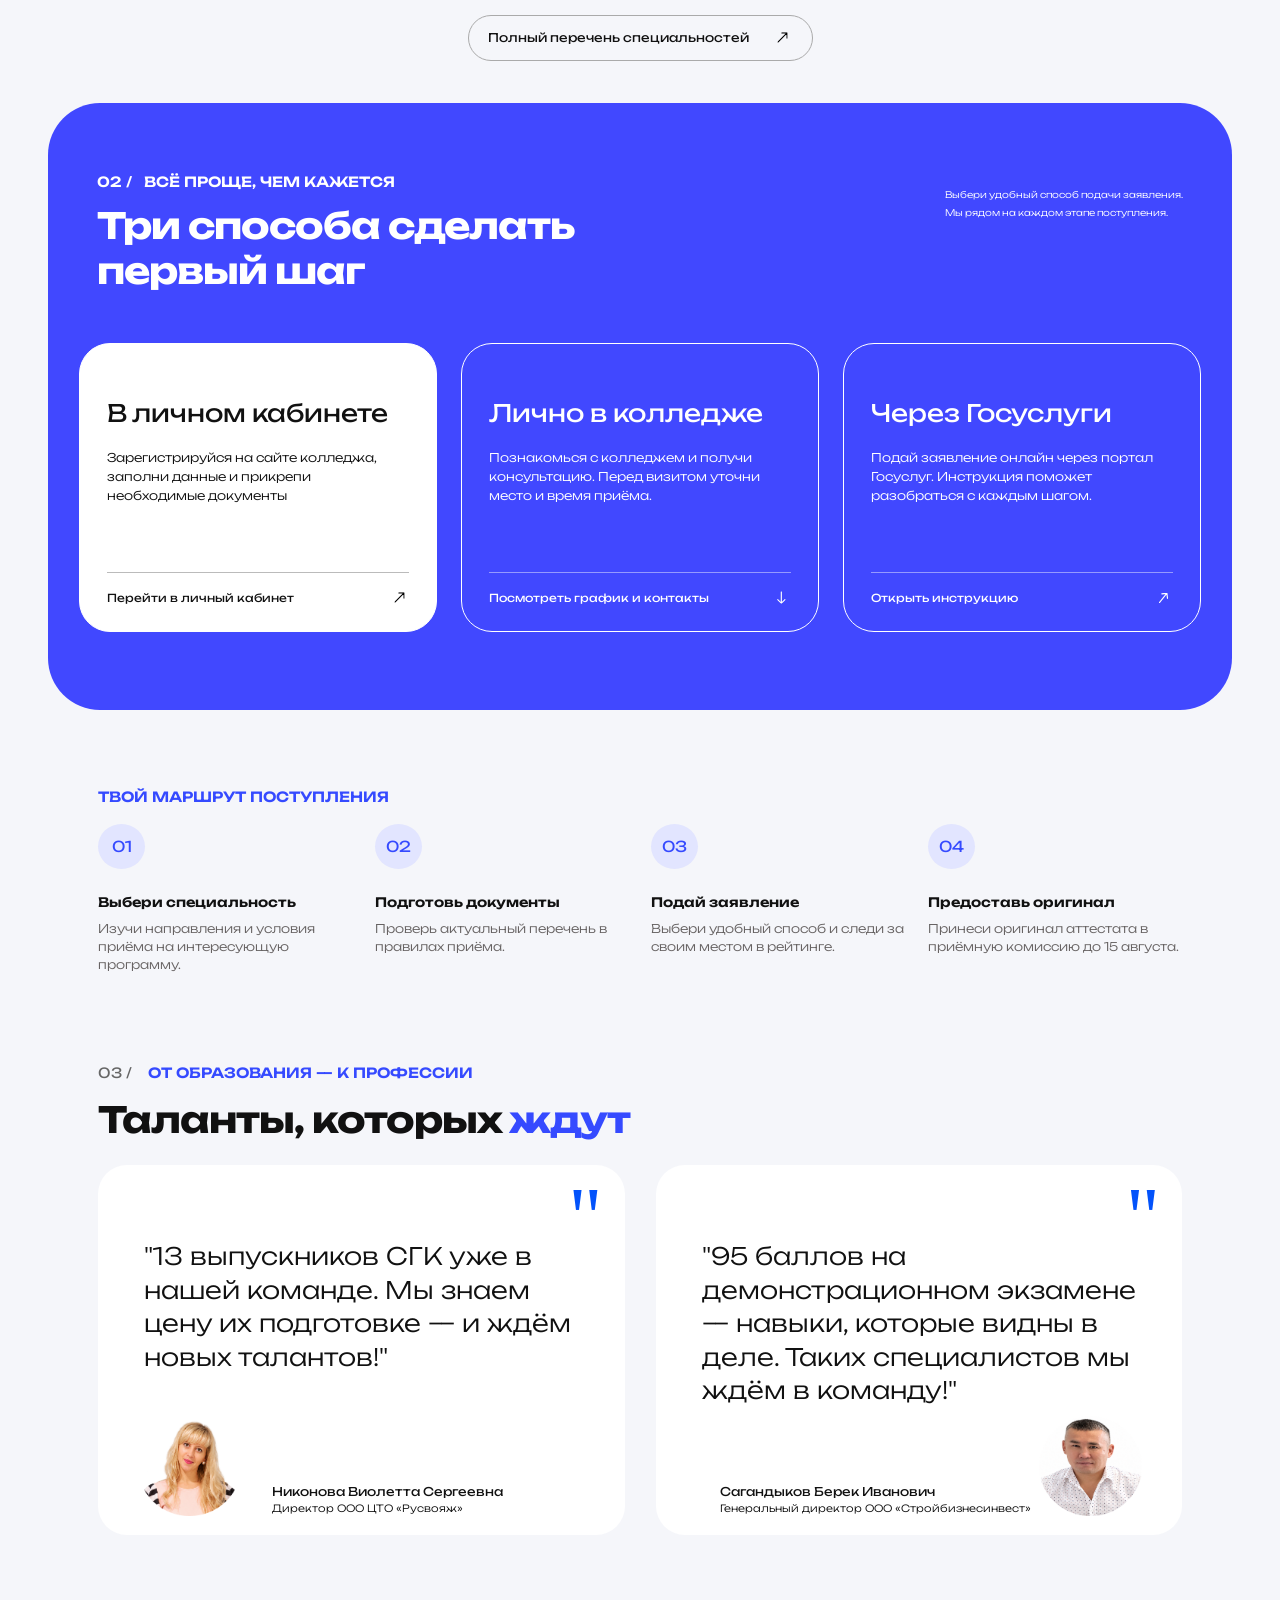
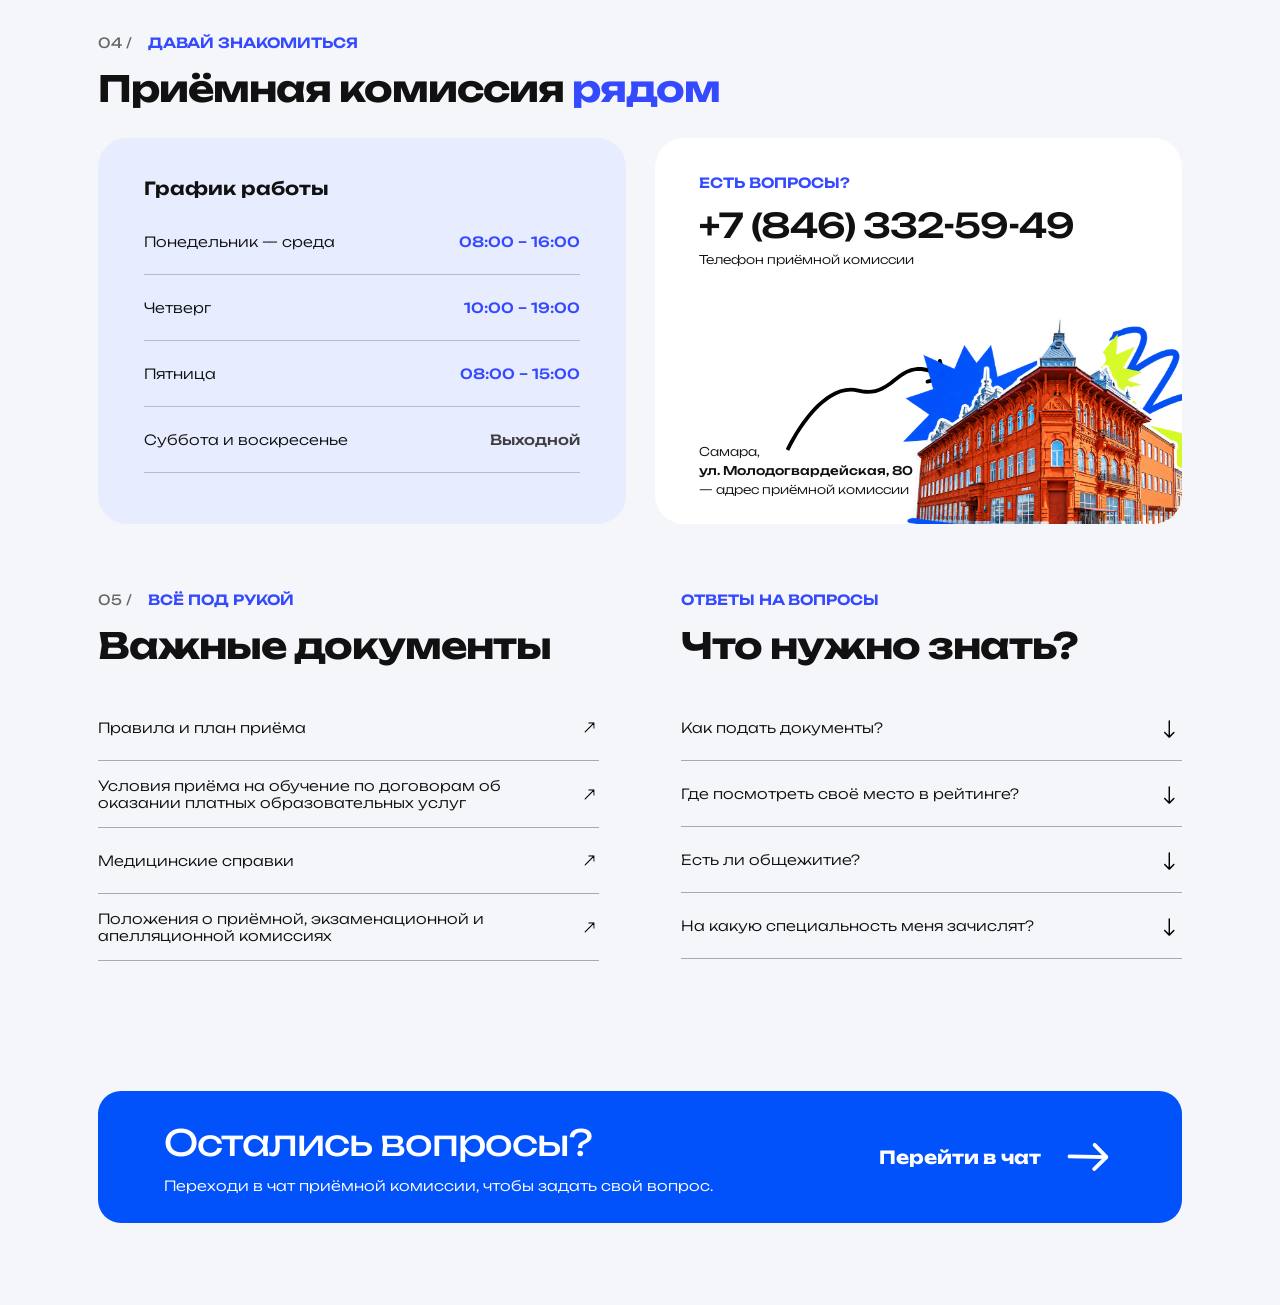
==== commit d43967af: "asd" ====
--- a/index.html
+++ b/index.html
@@ -1,18 +1,48 @@
-<!doctype html><html lang="ru"><head><meta charset="UTF-8"><meta name="viewport" content="width=device-width, initial-scale=1"><meta name="description" content="Приёмная кампания Самарского государственного колледжа. Специальности, способы подачи заявления, документы и контакты."><title>СГК — стань тем, кого ищут</title><link rel="stylesheet" href="style.css"></head><body>
+<!doctype html>
+<html lang="ru">
+<head>
+<meta charset="UTF-8">
+<meta name="viewport" content="width=device-width, initial-scale=1">
+<meta name="description" content="Приёмная кампания Самарского государственного колледжа. Специальности, способы подачи заявления, документы и контакты.">
+<title>СГК — стань тем, кого ищут</title>
+<link rel="stylesheet" href="style.css">
+</head>
+<body>
 <div class="topbar"><div><span>ГАПОУ СО «Самарский государственный колледж»</span><a href="https://samgk.ru/" target="_blank" rel="noopener">Основной сайт колледжа <span class="arrow-slot"><img src="assets/node-720-463.svg" alt=""></span></a></div></div>
 <header class="header"><a class="brand" href="#" aria-label="СГК — на главную"><b>СГК</b><span>ПРИЁМНАЯ<br>КАМПАНИЯ</span></a><button class="menu-toggle" aria-expanded="false" aria-controls="navigation">Меню ☰</button><nav id="navigation"><a href="#specialties">Специальности</a><button data-dialog="target">Целевое обучение</button><a href="https://samgk.ru/ratingabit" target="_blank" rel="noopener">Рейтинг</a><button data-dialog="exams">Вступительные<br>испытания</button></nav><a class="button primary header-apply" href="#apply">Подать заявление <span class="arrow-slot"><img src="assets/node-720-447.svg" alt=""></span></a></header>
 <main>
 <section class="hero wide" aria-labelledby="hero-title"><img class="hero-photo" src="assets/hero.png" alt="Студенты и преподаватели Самарского государственного колледжа"><div class="hero-shade"></div><div class="hero-content"><h1 id="hero-title">СТАНЬ ТЕМ,<br><mark>КОГО ИЩУТ</mark></h1><p>Начни свой путь в Самарском<br class="desktop"> государственном колледже.</p><div class="hero-actions"><a class="button yellow" href="#specialties">Выбрать специальность <span class="arrow-slot"><img src="assets/node-720-473.svg" alt=""></span></a><a class="button white" href="#apply">Как поступить <span class="arrow-slot"><img src="assets/node-720-492.svg" alt=""></span></a></div></div></section>
 <div class="quick-links inner"><a href="https://samgk.ru/ratingabit" target="_blank" rel="noopener">Рейтинг абитуриентов <span class="arrow-slot"><img src="assets/node-720-451.svg" alt=""></span></a><a href="https://samgk.ru/admission/infopriem" target="_blank" rel="noopener">План приёма <span class="arrow-slot"><img src="assets/node-720-455.svg" alt=""></span></a><a href="#documents">Документы для поступления <span class="arrow-slot"><img src="assets/node-720-459.svg" alt=""></span></a><a href="#contacts">График работы <span class="arrow-slot"><img src="assets/node-720-464.svg" alt=""></span></a></div>
 <section id="specialties" class="specialties wide section"><div class="section-heading inset"><div><p class="eyebrow"><span>01 /</span> НАЙДИ СВОЁ НАПРАВЛЕНИЕ</p><h2>Кем ты хочешь <em>стать?</em></h2></div><p class="aside-copy">Технологии, творчество, педагогика и не только.<br>Выбери то, что интересно именно тебе.</p></div><div class="filters inset" role="group" aria-label="Направления подготовки"><button class="active" data-filter="all" aria-pressed="true">Все направления</button><button data-filter="it" aria-pressed="false">IT и технологии</button><button data-filter="design" aria-pressed="false">Дизайн и медиа</button><button data-filter="education" aria-pressed="false">Педагогика</button></div><div class="search-row"><label><span class="sr-only">Поиск специальности</span><span aria-hidden="true">⌕</span><input type="search" id="search" placeholder="Наименование или код специальности"></label></div><div class="program-grid" id="program-grid">
-<article class="program" data-category="education" data-name="44.02.02 Преподавание в начальных классах"><a href="https://samgk.ru/admission/infopriem" target="_blank" rel="noopener"><div class="program-image"><img src="assets/teacher.png" alt="Будущий учитель начальных классов с детьми"><span class="category">Педагогика</span></div><div class="program-info"><small>44.02.02</small><h3>Преподавание в начальных классах</h3><div class="tags"><span>После 9 класса</span><span>3 года 10 месяцев</span><span class="exam">Вступительные испытания</span></div><p class="places"><b>25</b> бюджетных мест 2027/28</p></div></a></article>
+<article class="program" data-category="education" data-name="44.02.02 Преподавание в начальных классах">
+  <a href="#" data-dialog="teacher" class="program-link">
+    <div class="program-image">
+      <img src="assets/80307ac5-fef4-4671-94c3-6c975f388ad9.jfif" class="dialog-img" alt="Будущий учитель начальных классов с детьми">
+      <span class="category">Педагогика</span>
+    </div>
+    <div class="program-info">
+      <small>44.02.02</small>
+      <h3>Преподавание в начальных классах</h3>
+      <div class="tags">
+        <span>После 9 класса</span>
+        <span>3 года 10 месяцев</span>
+        <span class="exam">Вступительные испытания</span>
+      </div>
+      <p class="places"><b>25</b> бюджетных мест 2027/28</p>
+    </div>
+  </a>
+</article>
 <article class="program" data-category="it" data-name="09.02.08 Веб-разработка"><a href="https://samgk.ru/admission/infopriem" target="_blank" rel="noopener"><div class="program-image"><img src="assets/web.png" alt="Студент за компьютером в мастерской веб-разработки"><span class="category">IT и технологии</span><img class="prof-logo" src="assets/professionalitet.png" alt="Профессионалитет"></div><div class="program-info"><small>09.02.08</small><h3>Веб-разработка</h3><div class="tags"><span>После 9 класса</span><span>2 года 10 месяцев</span></div><p class="places"><b>50</b> бюджетных мест 2027/28</p></div></a></article>
 <article class="program" data-category="transport" data-name="23.01.09 Помощник машиниста"><a href="https://samgk.ru/admission/infopriem" target="_blank" rel="noopener"><div class="program-image"><img src="assets/train.png" alt="Студент в кабине тренажёра машиниста"><span class="category">Транспорт и логистика</span></div><div class="program-info"><small>23.01.09</small><h3>Помощник машиниста</h3><div class="tags"><span>После 9 класса</span><span>2 года 10 месяцев</span></div><p class="places"><b>25</b> бюджетных мест 2027/28</p></div></a></article>
 <article class="program" data-category="it" data-name="09.02.13 Интеграция решений с применением ИИ"><a href="https://samgk.ru/admission/infopriem" target="_blank" rel="noopener"><div class="program-image"><img src="assets/ai.png" alt="Студент направления искусственного интеллекта"><span class="category">IT и технологии</span><img class="prof-logo bottom" src="assets/professionalitet.png" alt="Профессионалитет"></div><div class="program-info"><small>09.02.13</small><h3>Интеграция решений с применением ИИ</h3><div class="tags"><span>После 9 класса</span><span>2 года 10 месяцев</span></div><p class="places"><b>25</b> бюджетных мест 2027/28</p></div></a></article></div><div class="empty-state" hidden><p>В этой подборке специальностей нет.</p><p>Посмотрите полный перечень направлений на сайте колледжа или измените поиск.</p><button class="button white" id="reset-search">Сбросить фильтры</button></div><a class="button outline full-list" href="https://samgk.ru/admission/infopriem" target="_blank" rel="noopener">Полный перечень специальностей <span class="arrow-slot"><img src="assets/node-720-507.svg" alt=""></span></a></section>
 <section class="apply wide" id="apply"><div class="section-heading"><div><p class="eyebrow">02 / &nbsp; ВСЁ ПРОЩЕ, ЧЕМ КАЖЕТСЯ</p><h2>Три способа сделать<br>первый шаг</h2></div><p class="aside-copy">Выбери удобный способ подачи заявления.<br>Мы рядом на каждом этапе поступления.</p></div><div class="apply-grid"><article><h3>В личном кабинете</h3><p>Зарегистрируйся на сайте колледжа, заполни данные и прикрепи необходимые документы</p><a href="https://lk-new.samgk.ru/" target="_blank" rel="noopener">Перейти в личный кабинет <span class="arrow-slot"><img src="assets/node-720-629.svg" alt=""></span></a></article><article><h3>Лично в колледже</h3><p>Познакомься с колледжем и получи консультацию. Перед визитом уточни место и время приёма.</p><a href="#contacts">Посмотреть график и контакты <span class="arrow-slot"><img src="assets/node-720-641.svg" alt=""></span></a></article><article><h3>Через Госуслуги</h3><p>Подай заявление онлайн через портал Госуслуг. Инструкция поможет разобраться с каждым шагом.</p><button data-dialog="gosuslugi">Открыть инструкцию <span class="arrow-slot"><img src="assets/node-720-646.svg" alt=""></span></button></article></div></section>
 <section class="route inner section"><p class="eyebrow">ТВОЙ МАРШРУТ ПОСТУПЛЕНИЯ</p><div class="route-grid"><article><span class="step">01</span><h3>Выбери специальность</h3><p>Изучи направления и условия приёма на интересующую программу.</p></article><article><span class="step">02</span><h3>Подготовь документы</h3><p>Проверь актуальный перечень в правилах приёма.</p></article><article><span class="step">03</span><h3>Подай заявление</h3><p>Выбери удобный способ и следи за своим местом в рейтинге.</p></article><article><span class="step">04</span><h3>Предоставь оригинал</h3><p>Принеси оригинал аттестата в приёмную комиссию до 15 августа.</p></article></div></section>
-<section class="employers inner section"><p class="eyebrow"><span>03 /</span> ОТ ОБРАЗОВАНИЯ — К ПРОФЕССИИ</p><h2>Таланты, которых <em>ждут</em></h2><div class="review-grid"><figure><span class="quote" aria-hidden="true">“</span><blockquote>“13 выпускников СГК уже в нашей команде. Мы знаем цену их подготовке — и ждём новых талантов!”</blockquote><figcaption><img src="assets/employer1.png" alt="Никонова Виолетта Сергеевна"><div>Никонова Виолетта Сергеевна<small>Директор ООО ЦТО «Русвояж»</small></div></figcaption></figure><figure><span class="quote" aria-hidden="true">“</span><blockquote>“95 баллов на демонстрационном экзамене — навыки, которые видны в деле. Таких специалистов мы ждём в команду!”</blockquote><figcaption class="reverse"><img src="assets/employer2.png" alt="Сагандыков Берек Иванович"><div>Сагандыков Берек Иванович<small>Генеральный директор ООО «Стройбизнесинвест»</small></div></figcaption></figure></div></section>
+<section class="employers inner section"><p class="eyebrow"><span>03 /</span> ОТ ОБРАЗОВАНИЯ — К ПРОФЕССИИ</p><h2>Таланты, которых <em>ждут</em></h2><div class="review-grid"><figure><span class="quote" aria-hidden="true">"</span><blockquote>"13 выпускников СГК уже в нашей команде. Мы знаем цену их подготовке — и ждём новых талантов!"</blockquote><figcaption><img src="assets/employer1.png" alt="Никонова Виолетта Сергеевна"><div>Никонова Виолетта Сергеевна<small>Директор ООО ЦТО «Русвояж»</small></div></figcaption></figure><figure><span class="quote" aria-hidden="true">"</span><blockquote>"95 баллов на демонстрационном экзамене — навыки, которые видны в деле. Таких специалистов мы ждём в команду!"</blockquote><figcaption class="reverse"><img src="assets/employer2.png" alt="Сагандыков Берек Иванович"><div>Сагандыков Берек Иванович<small>Генеральный директор ООО «Стройбизнесинвест»</small></div></figcaption></figure></div></section>
 <section id="contacts" class="contacts inner section"><p class="eyebrow"><span>04 /</span> ДАВАЙ ЗНАКОМИТЬСЯ</p><h2>Приёмная комиссия <em>рядом</em></h2><div class="contact-grid"><div class="hours"><h3>График работы</h3><dl><div><dt>Понедельник — среда</dt><dd>08:00 – 16:00</dd></div><div><dt>Четверг</dt><dd>10:00 – 19:00</dd></div><div><dt>Пятница</dt><dd>08:00 – 15:00</dd></div><div><dt>Суббота и воскресенье</dt><dd>Выходной</dd></div></dl></div><div class="contact-card"><p class="eyebrow">ЕСТЬ ВОПРОСЫ?</p><a class="phone" href="tel:+78463325949">+7 (846) 332-59-49</a><p>Телефон приёмной комиссии</p><a class="address" href="https://yandex.ru/maps/?text=Самара%20Молодогвардейская%2080" target="_blank" rel="noopener">Самара,<br><b>ул. Молодогвардейская, 80</b><br>— адрес приёмной комиссии</a><span class="arrow-slot contact-arrow"><img src="assets/node-720-709.svg" alt=""></span><img class="building" src="assets/building.png" alt="Здание Самарского государственного колледжа"></div></div></section>
 <section class="documents inner section" id="documents"><div><p class="eyebrow"><span>05 /</span> ВСЁ ПОД РУКОЙ</p><h2>Важные документы</h2><div class="document-links"><a href="https://samgk.ru/admission/infopriem" target="_blank" rel="noopener">Правила и план приёма <span class="arrow-slot"><img src="assets/node-720-629.svg" alt=""></span></a><a href="https://samgk.ru/admission/infopriem" target="_blank" rel="noopener">Условия приёма на обучение по договорам об оказании платных образовательных услуг <span class="arrow-slot"><img src="assets/node-720-629.svg" alt=""></span></a><a href="https://samgk.ru/admission/infopriem" target="_blank" rel="noopener">Медицинские справки <span class="arrow-slot"><img src="assets/node-720-629.svg" alt=""></span></a><a href="https://samgk.ru/admission/infopriem" target="_blank" rel="noopener">Положения о приёмной, экзаменационной и апелляционной комиссиях <span class="arrow-slot"><img src="assets/node-720-629.svg" alt=""></span></a></div></div><div><p class="eyebrow">ОТВЕТЫ НА ВОПРОСЫ</p><h2>Что нужно знать?</h2><div class="faq"><details><summary>Как подать документы?</summary><p>Выбери один из трёх способов: в личном кабинете колледжа, лично в приёмной комиссии или через Госуслуги. <a href="#apply">Подробнее о подаче заявления</a>.</p></details><details><summary>Где посмотреть своё место в рейтинге?</summary><p>Актуальное положение заявления можно посмотреть в <a href="https://samgk.ru/ratingabit" target="_blank" rel="noopener">рейтинге абитуриентов</a>.</p></details><details><summary>Есть ли общежитие?</summary><p>Условия предоставления мест и порядок заселения уточни в приёмной комиссии по телефону <a href="tel:+78463325949">+7 (846) 332-59-49</a>.</p></details><details><summary>На какую специальность меня зачислят?</summary><p>Зачисление зависит от конкурсного отбора, приоритетов и выполнения условий приёма. Итоговый результат публикуется в <a href="https://samgk.ru/admission/prikaz" target="_blank" rel="noopener">приказах о зачислении</a>.</p></details></div></div></section>
 <section class="chat inner"><div><h2>Остались вопросы?</h2><p>Переходи в чат приёмной комиссии, чтобы задать свой вопрос.</p></div><button data-dialog="chat">Перейти в чат <span class="arrow-slot"><img src="assets/node-720-715.svg" alt=""></span></button></section>
-</main><dialog id="info-dialog"><button class="close-dialog" aria-label="Закрыть">×</button><div id="dialog-body"></div></dialog><script src="app.js"></script></body></html>
+</main>
+<dialog id="info-dialog"><button class="close-dialog" aria-label="Закрыть">×</button><div id="dialog-body"></div></dialog>
+<script src="app.js"></script>
+</body>
+</html>
--- a/style.css
+++ b/style.css
@@ -6,3 +6,99 @@
 @media(max-width:600px){.topbar>div{margin-inline:16px;min-height:38px;font-size:8px}.topbar>div>span{max-width:185px;line-height:1.4}.topbar a{font-size:8px;white-space:nowrap}.topbar a span{padding:0}.header{padding:14px 16px;height:82px;gap:9px}.brand b{font-size:25px;padding:17px 11px;border-radius:10px}.brand>span{font-size:8px}.menu-toggle{font-size:10px;padding:7px}.header-apply{font-size:9px;padding:10px 12px;min-height:38px;gap:8px}.header-apply span{display:none}.wide{width:calc(100% - 24px)}.inner{width:calc(100% - 36px)}.hero{margin-top:20px;border-radius:28px;aspect-ratio:auto;height:505px}.hero-photo{object-position:63% center;object-fit:cover}.hero-shade{background:linear-gradient(0deg,#000b,transparent 95%)}.hero-content{padding:0 22px 35px;justify-content:flex-end}.hero h1{font-size:clamp(27px,7.8vw,43px);letter-spacing:-.7px}.hero mark{border-radius:9px}.hero-content>p{font-size:11px;margin-top:20px;line-height:1.7}.hero-actions{margin-top:28px;flex-wrap:wrap;gap:10px}.hero-actions .button{font-size:9px;min-height:45px;padding:14px 16px}.quick-links{grid-template-columns:1fr 1fr;gap:8px;margin-top:16px}.quick-links>a{font-size:8px;min-height:53px}.section{margin-top:52px}.eyebrow{font-size:9px;margin-bottom:12px}.eyebrow>span{margin-right:6px}.section-heading{display:block}.aside-copy{font-size:10px;line-height:1.8;margin-top:15px;max-width:none}h2{font-size:25px;line-height:1.35;letter-spacing:-.7px}.filters{padding-inline:6px;margin-top:23px;gap:7px;flex-wrap:wrap}.filters button{font-size:8px;padding:11px 13px}.search-row{margin:19px 6px 22px}.search-row label{width:100%;padding:11px 17px}.search-row input{font-size:10px}.program-grid{gap:12px;padding:0 6px}.program{border-radius:23px}.program-info{padding:14px 12px}.program-info small{font-size:8px}.program-info h3{font-size:12px;min-height:58px;margin-bottom:10px;line-height:1.4}.category{top:10px;left:8px;font-size:5.5px;padding:5px 7px}.program-image .prof-logo{width:25px;right:8px;top:7px}.program-image .prof-logo.bottom{bottom:8px}.tags{min-height:47px;gap:4px}.tags span{font-size:5.5px;padding:5px}.tags .exam{max-width:74px}.places{font-size:7px;line-height:1.9;margin-top:10px;padding-top:9px}.full-list{font-size:9px;gap:14px;margin-top:25px}.apply{margin-top:37px;padding:32px 19px;border-radius:29px}.apply .section-heading{padding:0 5px}.apply .aside-copy{font-size:9px;margin-top:15px}.apply h2{font-size:25px;line-height:1.4}.apply-grid{grid-template-columns:1fr;gap:13px;margin-top:25px}.apply-grid article{min-height:230px;padding:29px 23px 21px;border-radius:24px}.apply-grid h3{font-size:20px;margin-bottom:16px}.apply-grid p{font-size:11px;line-height:1.8;margin-bottom:25px}.apply-grid article a,.apply-grid article button{font-size:10px;padding-top:14px}.route-grid{grid-template-columns:1fr 1fr;gap:26px 20px;margin-top:20px}.step{width:41px;height:40px;font-size:13px;margin-bottom:15px}.route h3{font-size:11px;line-height:1.5;margin-bottom:8px}.route p:not(.eyebrow){font-size:10px;line-height:1.7}.review-grid{grid-template-columns:1fr;gap:16px;margin-top:22px}.review-grid figure{padding:58px 27px 20px;min-height:285px;border-radius:26px}.review-grid blockquote{font-size:19px;line-height:1.5;margin-bottom:20px}.review-grid figcaption{font-size:9px;line-height:1.7}.review-grid figcaption img{width:76px;height:74px}.quote{font-size:80px;top:0;right:20px}.contact-grid{grid-template-columns:1fr;gap:16px;margin-top:23px}.hours{padding:30px 26px;min-height:330px}.hours h3{font-size:17px}.hours dl>div{font-size:11px;min-height:61px}.contact-card{min-height:350px;padding:32px 27px}.phone{font-size:26px;letter-spacing:-.8px}.contact-card>p:not(.eyebrow){font-size:10px;line-height:1.8}.address{left:27px;bottom:25px;font-size:10px;max-width:182px}.building{width:55%}.documents{grid-template-columns:1fr;gap:40px}.documents h2{font-size:25px;white-space:normal;margin-bottom:15px}.document-links>a,.faq details{font-size:11px;min-height:67px;line-height:1.7}.document-links a{padding:18px 0}.faq summary{padding:22px 30px 22px 0}.chat{margin-top:55px;padding:27px 25px;display:block;border-radius:24px;margin-bottom:24px}.chat h2{font-size:25px}.chat p{font-size:10px;line-height:1.8;margin-top:13px}.chat>button{font-size:13px;margin-top:22px;gap:25px;padding:0}.chat>button span{font-size:32px}dialog{padding:42px 25px 24px}dialog h2{font-size:22px}dialog p,dialog ol{font-size:15px}.desktop{display:none}}
 @media(prefers-reduced-motion:reduce){html{scroll-behavior:auto}*,*::before,*::after{transition:none!important}}
 .arrow-slot{display:inline-flex;align-items:center;justify-content:center;flex-shrink:0;width:20px;height:20px;position:relative}.arrow-slot>img{position:absolute;transform:scale(.38);max-width:none}.contact-arrow{position:absolute;left:23%;top:51%;width:180px;height:140px}.contact-arrow>img{transform:scale(.38)}.chat>button .arrow-slot{width:45px}.faq summary::after{content:''!important;background:url('assets/node-720-719.svg') no-repeat center;background-size:contain;width:15px;height:18px;top:25px}.faq details[open] summary::after{transform:rotate(180deg)}@media(max-width:900px){.contact-arrow{left:20%;top:49%;transform:scale(.7)}}@media(max-width:600px){.contact-arrow{top:49%;left:19%;transform:scale(.7)}.hero-actions .arrow-slot{width:15px}.hero-actions .arrow-slot>img{transform:scale(.3)}}
+.program-dialog{
+  border: 0;
+  border-radius: 24px;
+  padding: 0;
+  background: #fff;
+  width: max-content;
+  max-width: min(1200px, 92vw);
+}
+.program-dialog::backdrop{
+  background: rgba(10, 15, 40, .55);
+}
+.program-dialog img{
+  display: block;
+  width: min(1100px, 88vw);
+  height: auto;
+  border-radius: 24px;
+}
+.program-dialog .close-dialog{
+  position: absolute;
+  top: 12px;
+  right: 12px;
+  z-index: 1;
+}
+.dialog-img {
+  display: block;
+  width: 100%;
+  max-width: 1200px;
+  height: auto;
+  border-radius: 16px;
+  margin-top: 16px;
+}
+
+.program-link {
+  cursor: pointer;
+}
+
+.program-link:hover {
+  opacity: 0.9;
+}
+
+/* Увеличение диалогового окна */
+#info-dialog {
+  max-width: 90vw;
+  width: 1100px;
+  min-width: 600px;
+  padding: 0;
+  border: none;
+  border-radius: 24px;
+  overflow: hidden;
+}
+
+#info-dialog::backdrop {
+  background: rgba(0, 0, 0, 0.6);
+}
+
+#info-dialog #dialog-body {
+  padding: 48px;
+  max-height: 85vh;
+  overflow-y: auto;
+}
+
+#info-dialog #dialog-body h2 {
+  margin-top: 0;
+  margin-bottom: 24px;
+}
+
+#info-dialog #dialog-body img.dialog-img {
+  display: block;
+  width: 100%;
+  max-width: 100%;
+  height: auto;
+  border-radius: 16px;
+  margin: 0;
+}
+
+/* Кнопка закрытия */
+#info-dialog .close-dialog {
+  position: absolute;
+  top: 16px;
+  right: 16px;
+  width: 40px;
+  height: 40px;
+  border-radius: 50%;
+  background: rgba(0, 0, 0, 0.1);
+  border: none;
+  font-size: 24px;
+  cursor: pointer;
+  display: flex;
+  align-items: center;
+  justify-content: center;
+  transition: 0.2s;
+}
+
+#info-dialog .close-dialog:hover {
+  background: rgba(0, 0, 0, 0.2);
+}
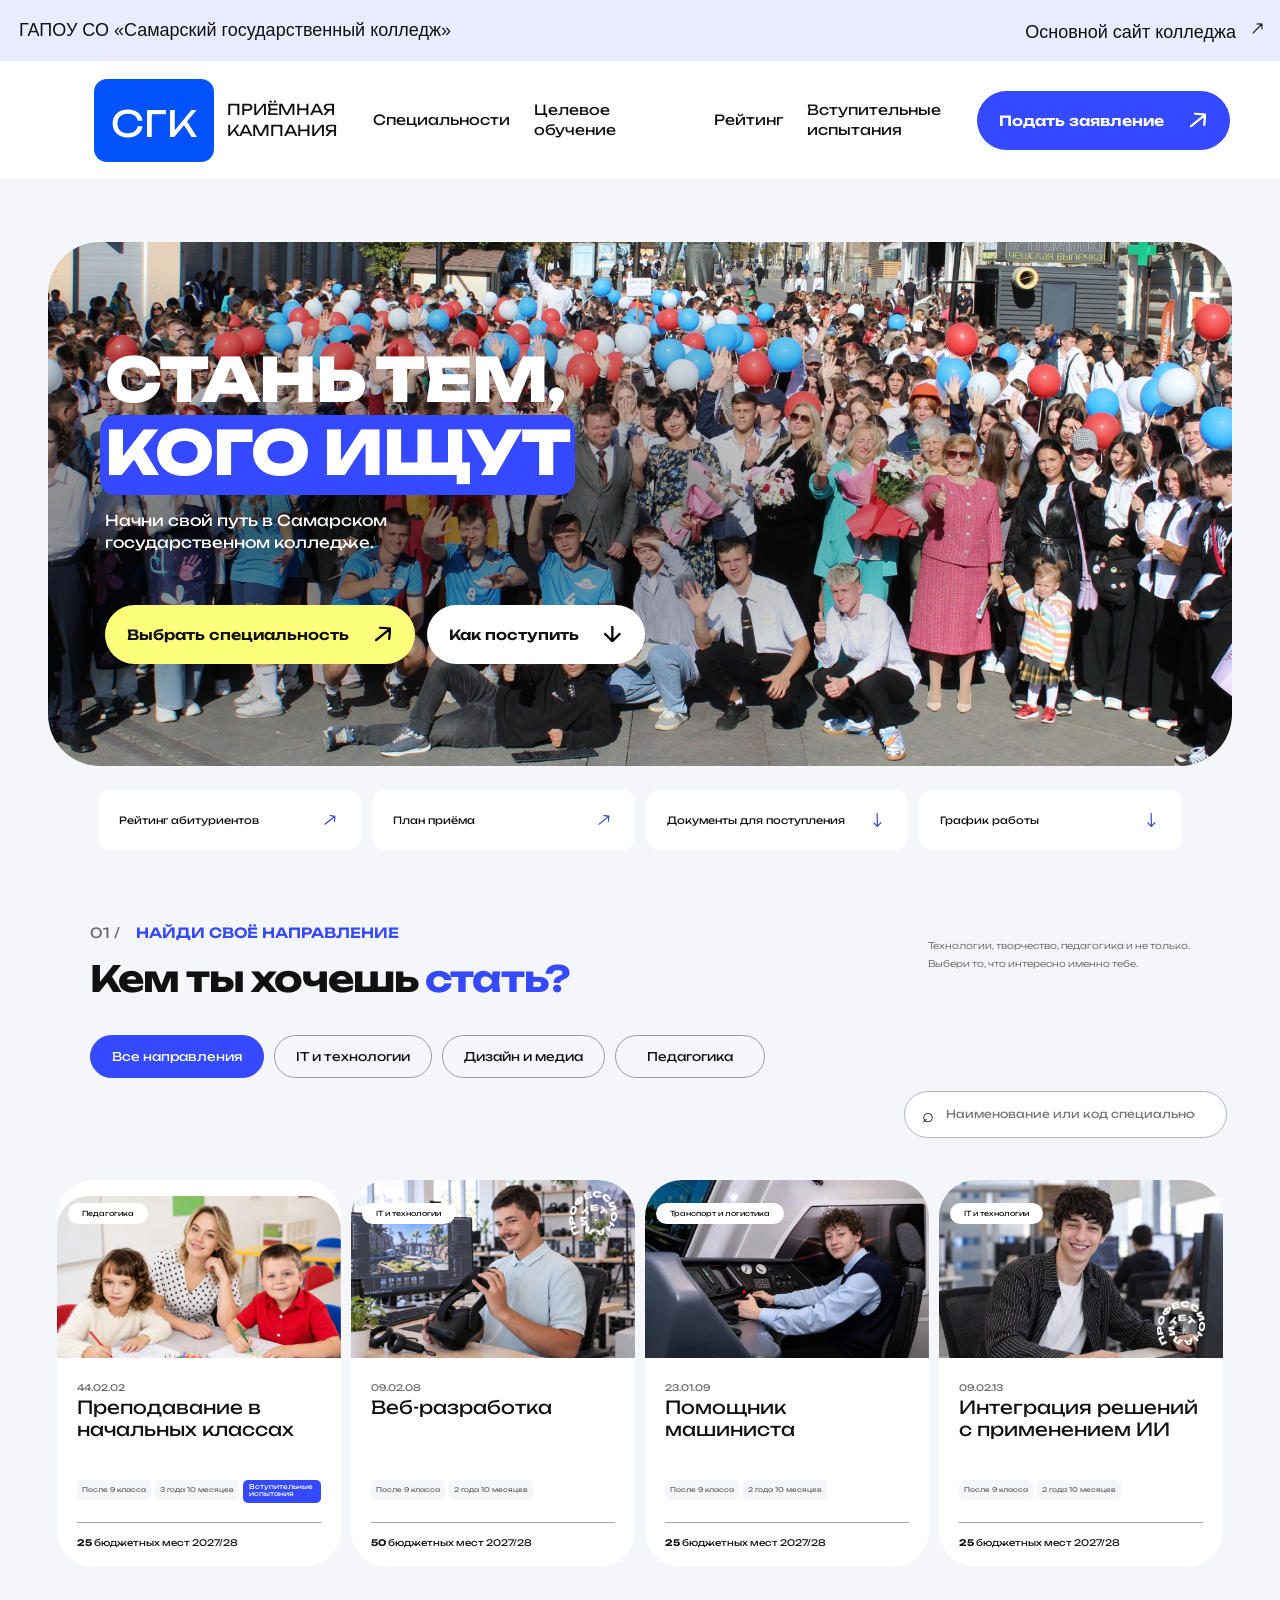
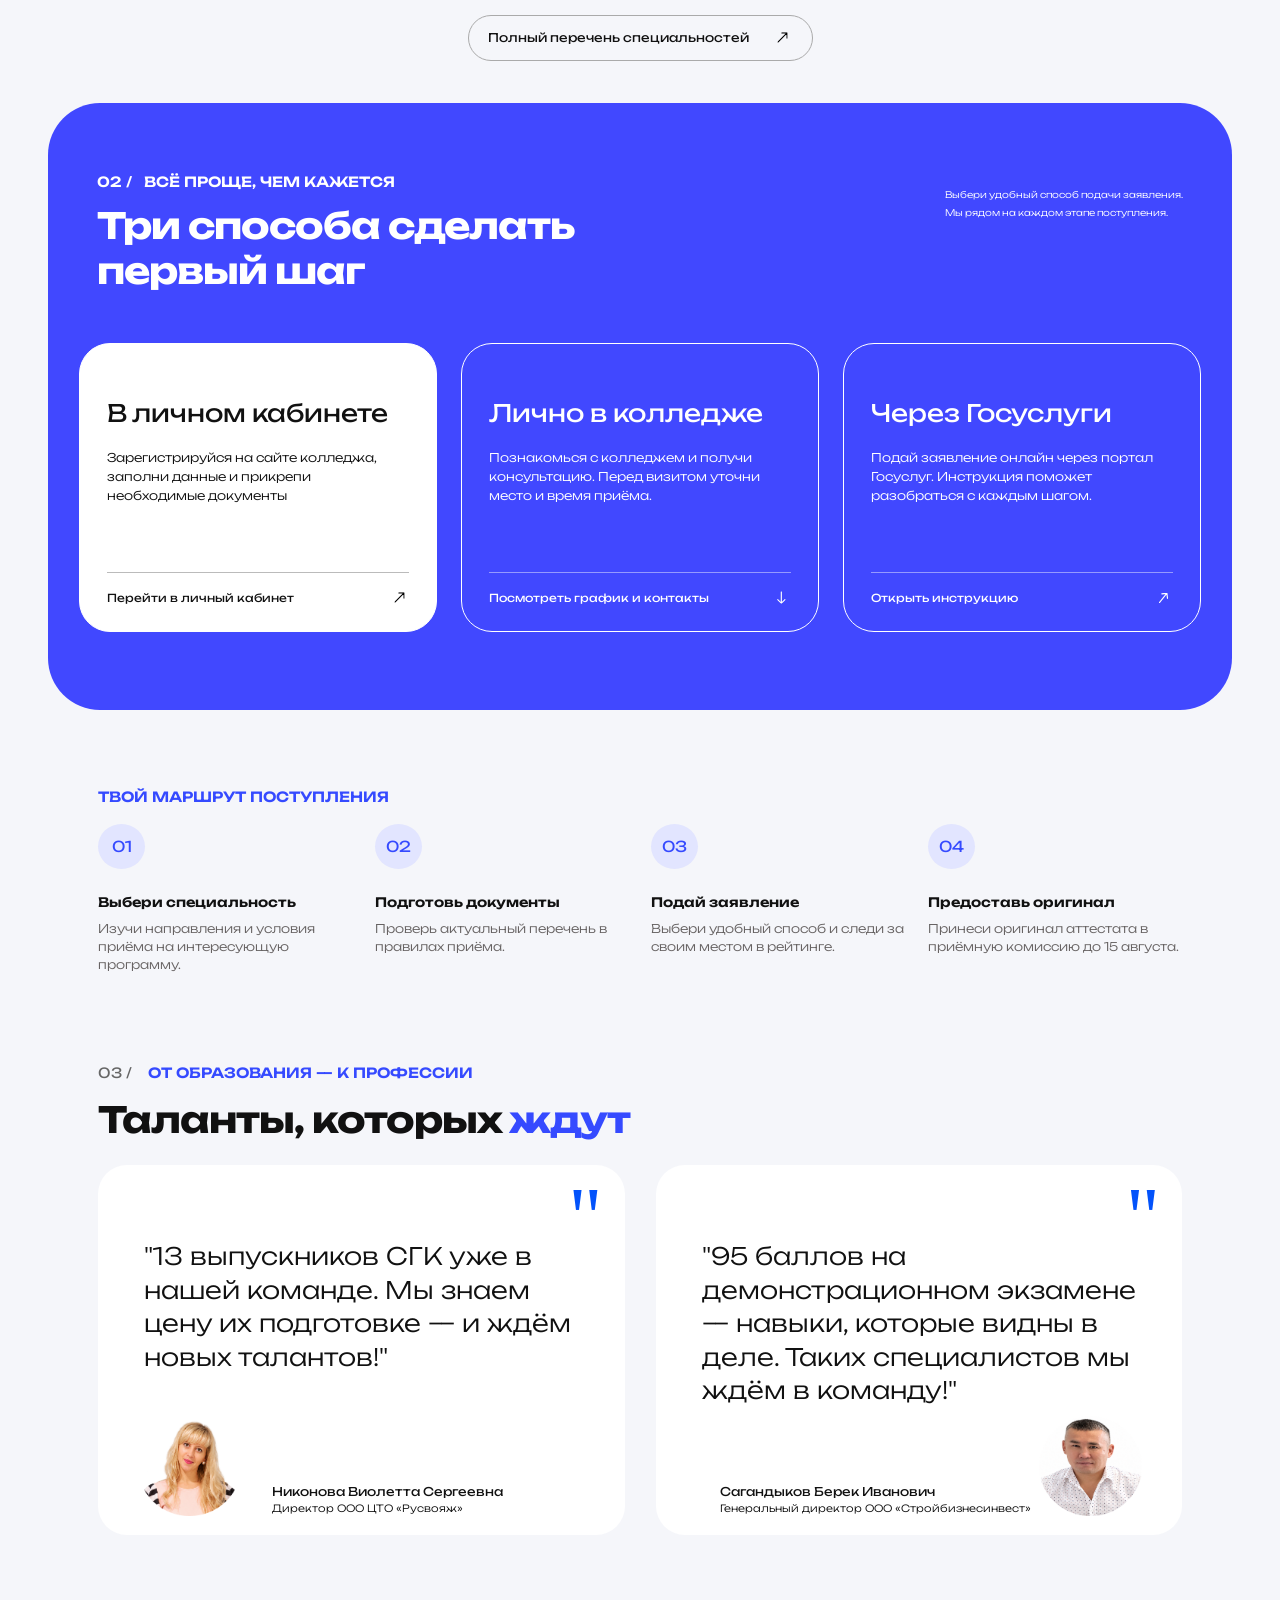
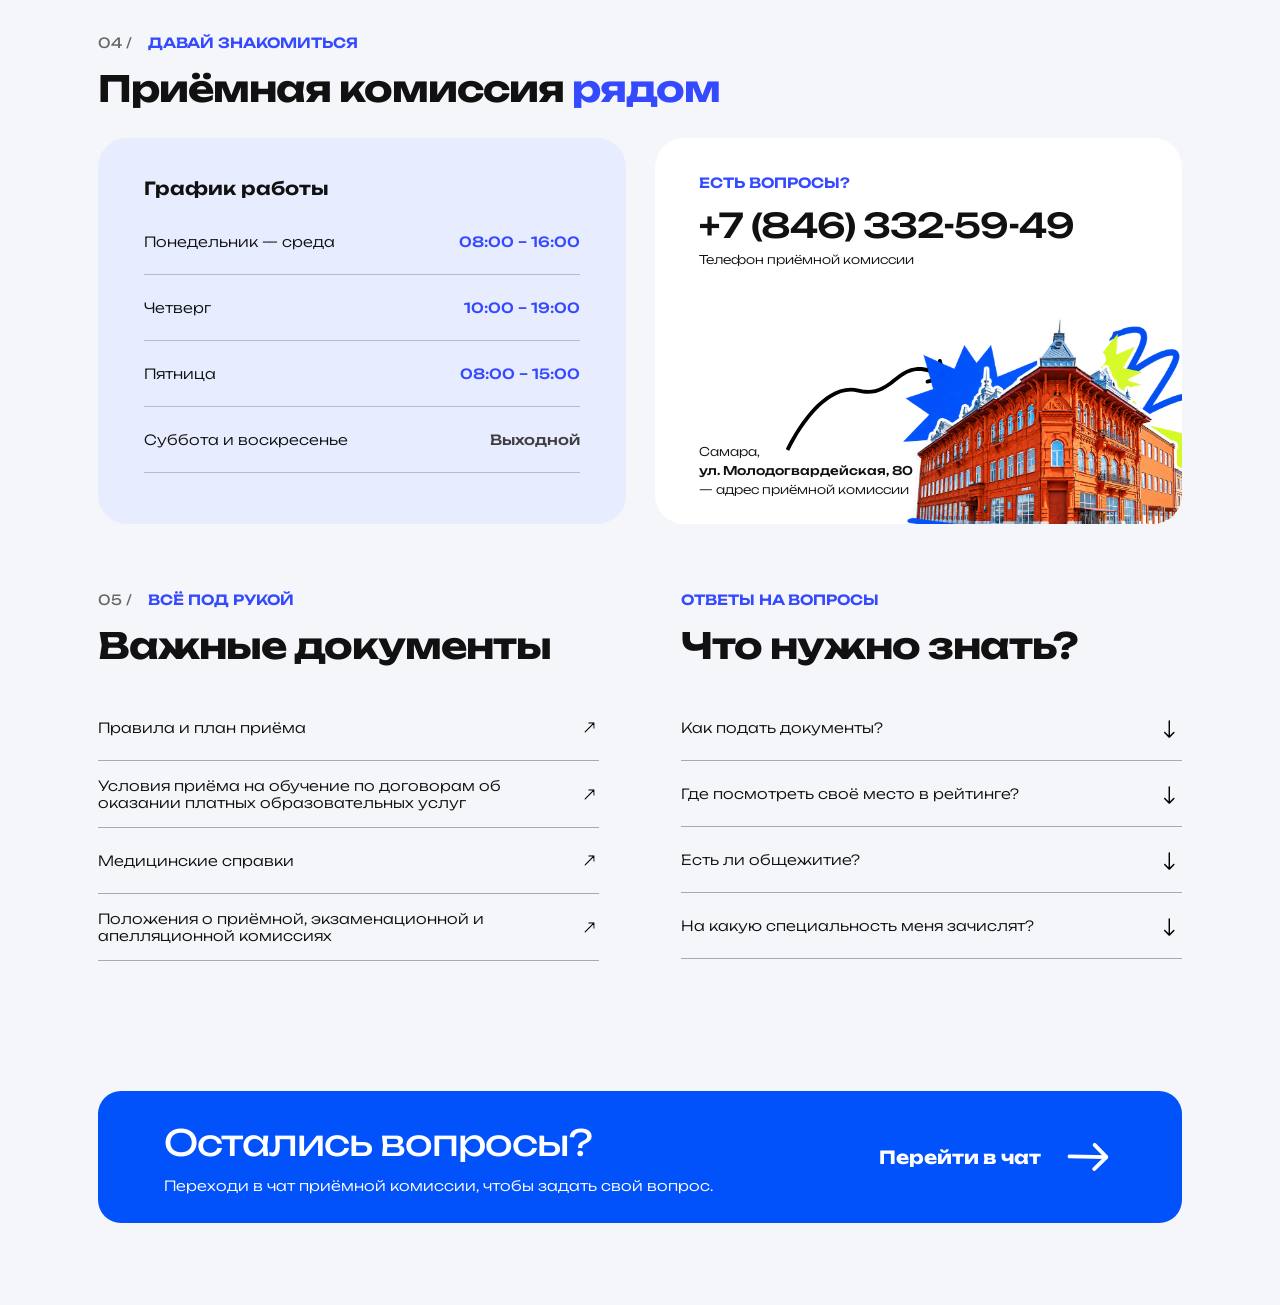
==== commit 1ecb7002: "fix" ====
--- a/index.html
+++ b/index.html
@@ -17,7 +17,7 @@
 <article class="program" data-category="education" data-name="44.02.02 Преподавание в начальных классах">
   <a href="#" data-dialog="teacher" class="program-link">
     <div class="program-image">
-      <img src="assets/80307ac5-fef4-4671-94c3-6c975f388ad9.jfif" class="dialog-img" alt="Будущий учитель начальных классов с детьми">
+      <img src="assets/teacher.png" class="dialog-img" alt="Будущий учитель начальных классов с детьми">
       <span class="category">Педагогика</span>
     </div>
     <div class="program-info">
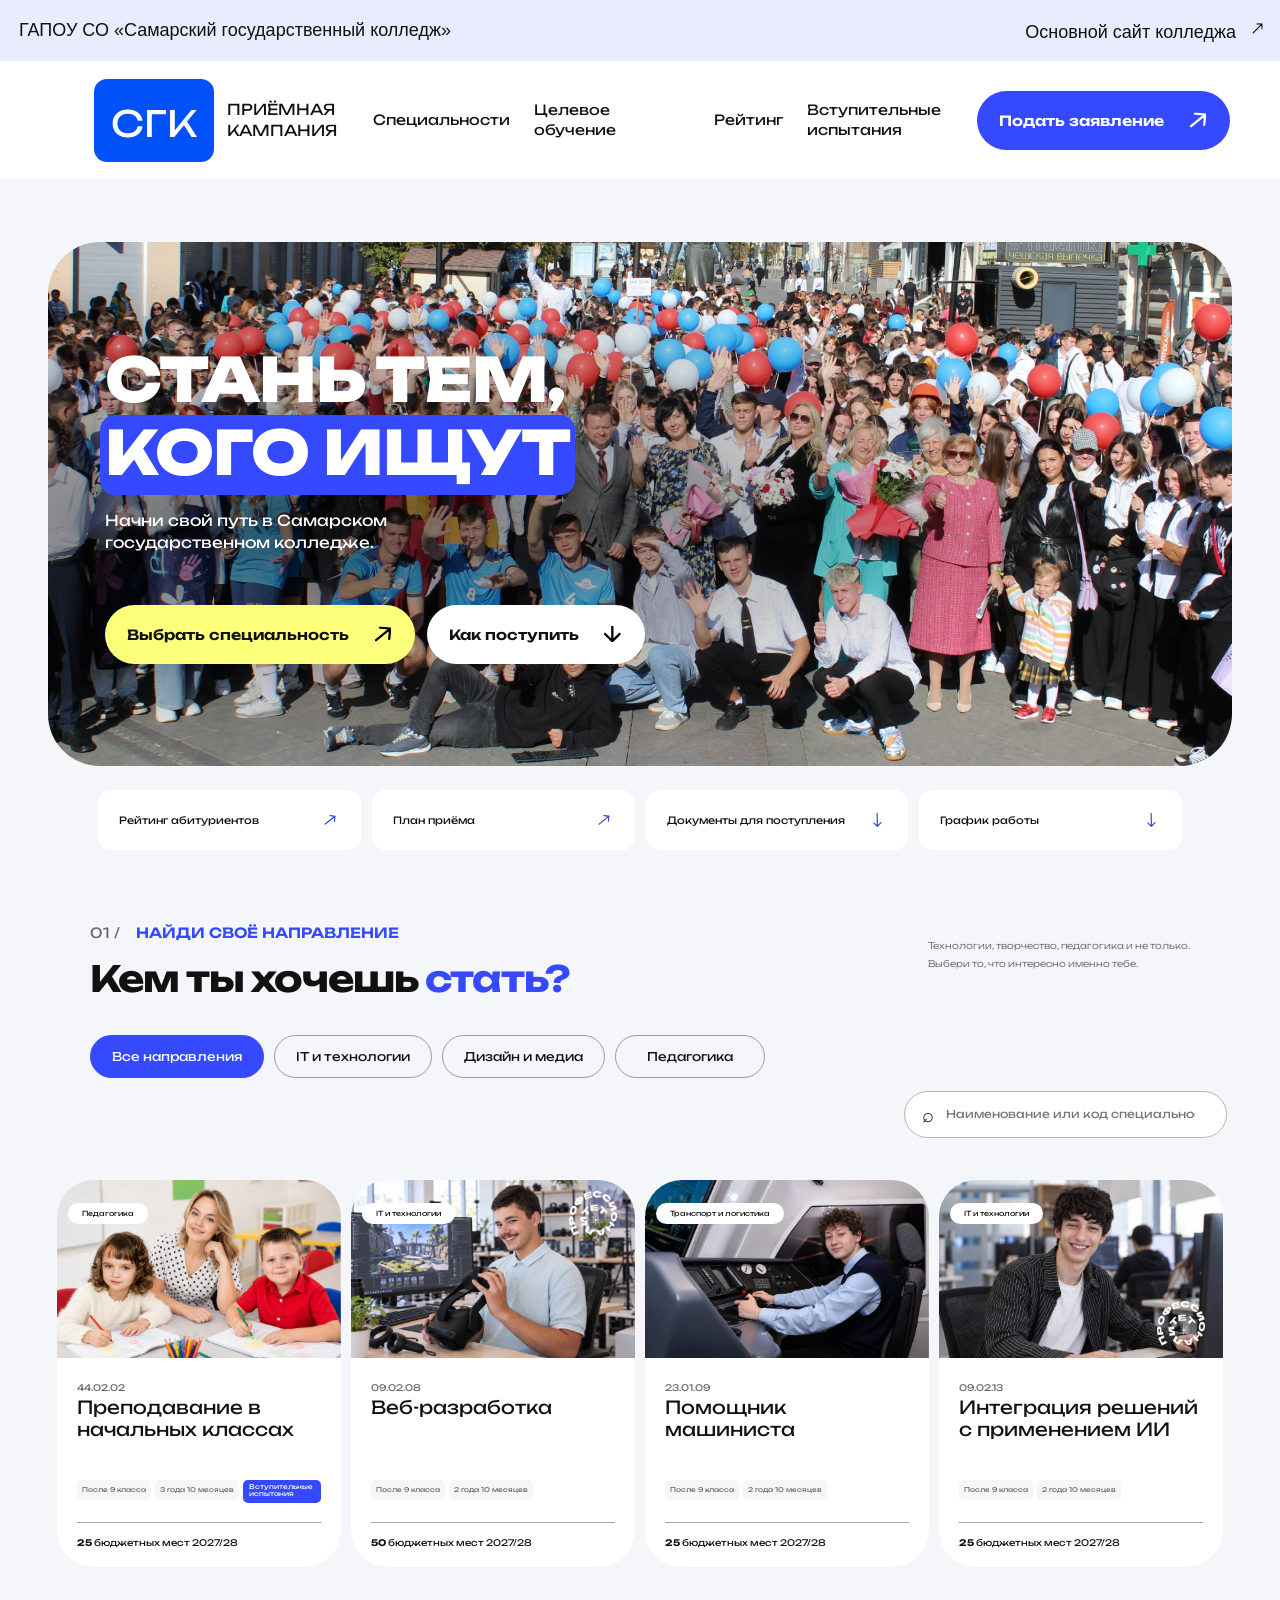
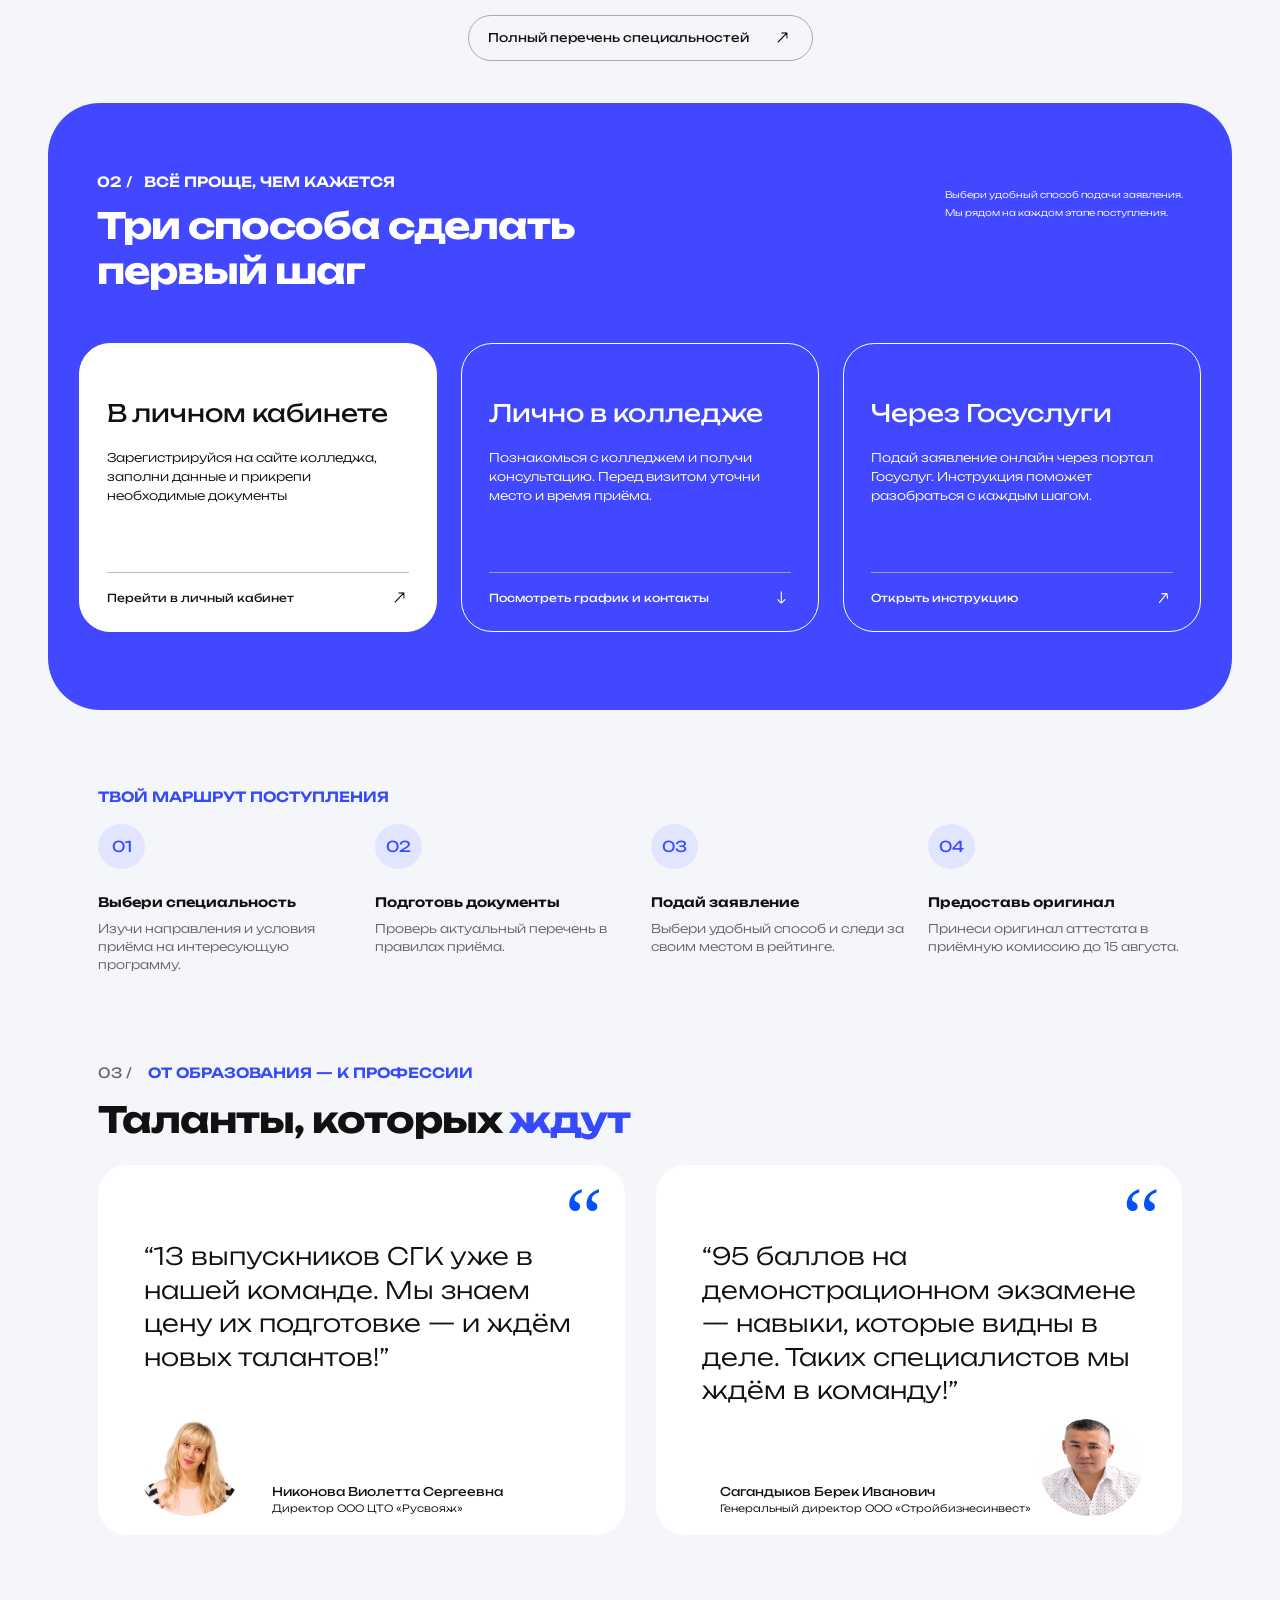
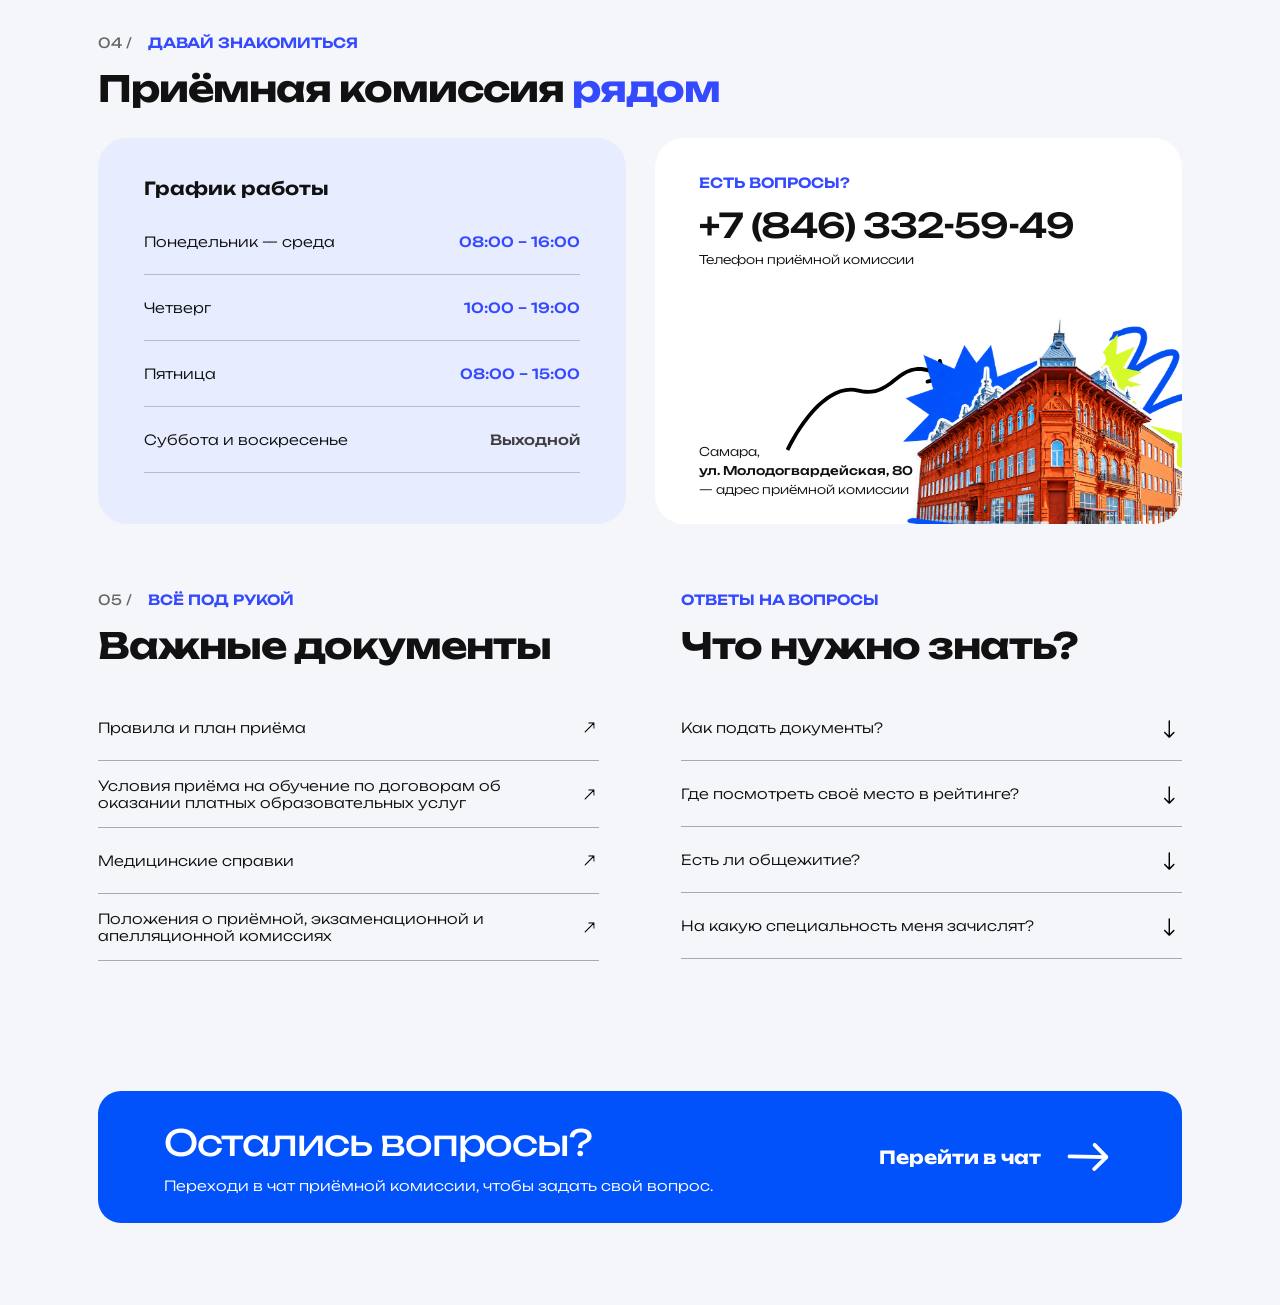
==== commit 937ac0bd: "change" ====
--- a/index.html
+++ b/index.html
@@ -1,48 +1,18 @@
-<!doctype html>
-<html lang="ru">
-<head>
-<meta charset="UTF-8">
-<meta name="viewport" content="width=device-width, initial-scale=1">
-<meta name="description" content="Приёмная кампания Самарского государственного колледжа. Специальности, способы подачи заявления, документы и контакты.">
-<title>СГК — стань тем, кого ищут</title>
-<link rel="stylesheet" href="style.css">
-</head>
-<body>
+<!doctype html><html lang="ru"><head><meta charset="UTF-8"><meta name="viewport" content="width=device-width, initial-scale=1"><meta name="description" content="Приёмная кампания Самарского государственного колледжа. Специальности, способы подачи заявления, документы и контакты."><title>СГК — стань тем, кого ищут</title><link rel="stylesheet" href="style.css"></head><body>
 <div class="topbar"><div><span>ГАПОУ СО «Самарский государственный колледж»</span><a href="https://samgk.ru/" target="_blank" rel="noopener">Основной сайт колледжа <span class="arrow-slot"><img src="assets/node-720-463.svg" alt=""></span></a></div></div>
 <header class="header"><a class="brand" href="#" aria-label="СГК — на главную"><b>СГК</b><span>ПРИЁМНАЯ<br>КАМПАНИЯ</span></a><button class="menu-toggle" aria-expanded="false" aria-controls="navigation">Меню ☰</button><nav id="navigation"><a href="#specialties">Специальности</a><button data-dialog="target">Целевое обучение</button><a href="https://samgk.ru/ratingabit" target="_blank" rel="noopener">Рейтинг</a><button data-dialog="exams">Вступительные<br>испытания</button></nav><a class="button primary header-apply" href="#apply">Подать заявление <span class="arrow-slot"><img src="assets/node-720-447.svg" alt=""></span></a></header>
 <main>
 <section class="hero wide" aria-labelledby="hero-title"><img class="hero-photo" src="assets/hero.png" alt="Студенты и преподаватели Самарского государственного колледжа"><div class="hero-shade"></div><div class="hero-content"><h1 id="hero-title">СТАНЬ ТЕМ,<br><mark>КОГО ИЩУТ</mark></h1><p>Начни свой путь в Самарском<br class="desktop"> государственном колледже.</p><div class="hero-actions"><a class="button yellow" href="#specialties">Выбрать специальность <span class="arrow-slot"><img src="assets/node-720-473.svg" alt=""></span></a><a class="button white" href="#apply">Как поступить <span class="arrow-slot"><img src="assets/node-720-492.svg" alt=""></span></a></div></div></section>
 <div class="quick-links inner"><a href="https://samgk.ru/ratingabit" target="_blank" rel="noopener">Рейтинг абитуриентов <span class="arrow-slot"><img src="assets/node-720-451.svg" alt=""></span></a><a href="https://samgk.ru/admission/infopriem" target="_blank" rel="noopener">План приёма <span class="arrow-slot"><img src="assets/node-720-455.svg" alt=""></span></a><a href="#documents">Документы для поступления <span class="arrow-slot"><img src="assets/node-720-459.svg" alt=""></span></a><a href="#contacts">График работы <span class="arrow-slot"><img src="assets/node-720-464.svg" alt=""></span></a></div>
 <section id="specialties" class="specialties wide section"><div class="section-heading inset"><div><p class="eyebrow"><span>01 /</span> НАЙДИ СВОЁ НАПРАВЛЕНИЕ</p><h2>Кем ты хочешь <em>стать?</em></h2></div><p class="aside-copy">Технологии, творчество, педагогика и не только.<br>Выбери то, что интересно именно тебе.</p></div><div class="filters inset" role="group" aria-label="Направления подготовки"><button class="active" data-filter="all" aria-pressed="true">Все направления</button><button data-filter="it" aria-pressed="false">IT и технологии</button><button data-filter="design" aria-pressed="false">Дизайн и медиа</button><button data-filter="education" aria-pressed="false">Педагогика</button></div><div class="search-row"><label><span class="sr-only">Поиск специальности</span><span aria-hidden="true">⌕</span><input type="search" id="search" placeholder="Наименование или код специальности"></label></div><div class="program-grid" id="program-grid">
-<article class="program" data-category="education" data-name="44.02.02 Преподавание в начальных классах">
-  <a href="#" data-dialog="teacher" class="program-link">
-    <div class="program-image">
-      <img src="assets/teacher.png" class="dialog-img" alt="Будущий учитель начальных классов с детьми">
-      <span class="category">Педагогика</span>
-    </div>
-    <div class="program-info">
-      <small>44.02.02</small>
-      <h3>Преподавание в начальных классах</h3>
-      <div class="tags">
-        <span>После 9 класса</span>
-        <span>3 года 10 месяцев</span>
-        <span class="exam">Вступительные испытания</span>
-      </div>
-      <p class="places"><b>25</b> бюджетных мест 2027/28</p>
-    </div>
-  </a>
-</article>
+<article class="program" data-category="education" data-name="44.02.02 Преподавание в начальных классах"><a href="primary-teaching.html"><div class="program-image"><img src="assets/teacher.png" alt="Будущий учитель начальных классов с детьми"><span class="category">Педагогика</span></div><div class="program-info"><small>44.02.02</small><h3>Преподавание в начальных классах</h3><div class="tags"><span>После 9 класса</span><span>3 года 10 месяцев</span><span class="exam">Вступительные испытания</span></div><p class="places"><b>25</b> бюджетных мест 2027/28</p></div></a></article>
 <article class="program" data-category="it" data-name="09.02.08 Веб-разработка"><a href="https://samgk.ru/admission/infopriem" target="_blank" rel="noopener"><div class="program-image"><img src="assets/web.png" alt="Студент за компьютером в мастерской веб-разработки"><span class="category">IT и технологии</span><img class="prof-logo" src="assets/professionalitet.png" alt="Профессионалитет"></div><div class="program-info"><small>09.02.08</small><h3>Веб-разработка</h3><div class="tags"><span>После 9 класса</span><span>2 года 10 месяцев</span></div><p class="places"><b>50</b> бюджетных мест 2027/28</p></div></a></article>
 <article class="program" data-category="transport" data-name="23.01.09 Помощник машиниста"><a href="https://samgk.ru/admission/infopriem" target="_blank" rel="noopener"><div class="program-image"><img src="assets/train.png" alt="Студент в кабине тренажёра машиниста"><span class="category">Транспорт и логистика</span></div><div class="program-info"><small>23.01.09</small><h3>Помощник машиниста</h3><div class="tags"><span>После 9 класса</span><span>2 года 10 месяцев</span></div><p class="places"><b>25</b> бюджетных мест 2027/28</p></div></a></article>
 <article class="program" data-category="it" data-name="09.02.13 Интеграция решений с применением ИИ"><a href="https://samgk.ru/admission/infopriem" target="_blank" rel="noopener"><div class="program-image"><img src="assets/ai.png" alt="Студент направления искусственного интеллекта"><span class="category">IT и технологии</span><img class="prof-logo bottom" src="assets/professionalitet.png" alt="Профессионалитет"></div><div class="program-info"><small>09.02.13</small><h3>Интеграция решений с применением ИИ</h3><div class="tags"><span>После 9 класса</span><span>2 года 10 месяцев</span></div><p class="places"><b>25</b> бюджетных мест 2027/28</p></div></a></article></div><div class="empty-state" hidden><p>В этой подборке специальностей нет.</p><p>Посмотрите полный перечень направлений на сайте колледжа или измените поиск.</p><button class="button white" id="reset-search">Сбросить фильтры</button></div><a class="button outline full-list" href="https://samgk.ru/admission/infopriem" target="_blank" rel="noopener">Полный перечень специальностей <span class="arrow-slot"><img src="assets/node-720-507.svg" alt=""></span></a></section>
 <section class="apply wide" id="apply"><div class="section-heading"><div><p class="eyebrow">02 / &nbsp; ВСЁ ПРОЩЕ, ЧЕМ КАЖЕТСЯ</p><h2>Три способа сделать<br>первый шаг</h2></div><p class="aside-copy">Выбери удобный способ подачи заявления.<br>Мы рядом на каждом этапе поступления.</p></div><div class="apply-grid"><article><h3>В личном кабинете</h3><p>Зарегистрируйся на сайте колледжа, заполни данные и прикрепи необходимые документы</p><a href="https://lk-new.samgk.ru/" target="_blank" rel="noopener">Перейти в личный кабинет <span class="arrow-slot"><img src="assets/node-720-629.svg" alt=""></span></a></article><article><h3>Лично в колледже</h3><p>Познакомься с колледжем и получи консультацию. Перед визитом уточни место и время приёма.</p><a href="#contacts">Посмотреть график и контакты <span class="arrow-slot"><img src="assets/node-720-641.svg" alt=""></span></a></article><article><h3>Через Госуслуги</h3><p>Подай заявление онлайн через портал Госуслуг. Инструкция поможет разобраться с каждым шагом.</p><button data-dialog="gosuslugi">Открыть инструкцию <span class="arrow-slot"><img src="assets/node-720-646.svg" alt=""></span></button></article></div></section>
 <section class="route inner section"><p class="eyebrow">ТВОЙ МАРШРУТ ПОСТУПЛЕНИЯ</p><div class="route-grid"><article><span class="step">01</span><h3>Выбери специальность</h3><p>Изучи направления и условия приёма на интересующую программу.</p></article><article><span class="step">02</span><h3>Подготовь документы</h3><p>Проверь актуальный перечень в правилах приёма.</p></article><article><span class="step">03</span><h3>Подай заявление</h3><p>Выбери удобный способ и следи за своим местом в рейтинге.</p></article><article><span class="step">04</span><h3>Предоставь оригинал</h3><p>Принеси оригинал аттестата в приёмную комиссию до 15 августа.</p></article></div></section>
-<section class="employers inner section"><p class="eyebrow"><span>03 /</span> ОТ ОБРАЗОВАНИЯ — К ПРОФЕССИИ</p><h2>Таланты, которых <em>ждут</em></h2><div class="review-grid"><figure><span class="quote" aria-hidden="true">"</span><blockquote>"13 выпускников СГК уже в нашей команде. Мы знаем цену их подготовке — и ждём новых талантов!"</blockquote><figcaption><img src="assets/employer1.png" alt="Никонова Виолетта Сергеевна"><div>Никонова Виолетта Сергеевна<small>Директор ООО ЦТО «Русвояж»</small></div></figcaption></figure><figure><span class="quote" aria-hidden="true">"</span><blockquote>"95 баллов на демонстрационном экзамене — навыки, которые видны в деле. Таких специалистов мы ждём в команду!"</blockquote><figcaption class="reverse"><img src="assets/employer2.png" alt="Сагандыков Берек Иванович"><div>Сагандыков Берек Иванович<small>Генеральный директор ООО «Стройбизнесинвест»</small></div></figcaption></figure></div></section>
+<section class="employers inner section"><p class="eyebrow"><span>03 /</span> ОТ ОБРАЗОВАНИЯ — К ПРОФЕССИИ</p><h2>Таланты, которых <em>ждут</em></h2><div class="review-grid"><figure><span class="quote" aria-hidden="true">“</span><blockquote>“13 выпускников СГК уже в нашей команде. Мы знаем цену их подготовке — и ждём новых талантов!”</blockquote><figcaption><img src="assets/employer1.png" alt="Никонова Виолетта Сергеевна"><div>Никонова Виолетта Сергеевна<small>Директор ООО ЦТО «Русвояж»</small></div></figcaption></figure><figure><span class="quote" aria-hidden="true">“</span><blockquote>“95 баллов на демонстрационном экзамене — навыки, которые видны в деле. Таких специалистов мы ждём в команду!”</blockquote><figcaption class="reverse"><img src="assets/employer2.png" alt="Сагандыков Берек Иванович"><div>Сагандыков Берек Иванович<small>Генеральный директор ООО «Стройбизнесинвест»</small></div></figcaption></figure></div></section>
 <section id="contacts" class="contacts inner section"><p class="eyebrow"><span>04 /</span> ДАВАЙ ЗНАКОМИТЬСЯ</p><h2>Приёмная комиссия <em>рядом</em></h2><div class="contact-grid"><div class="hours"><h3>График работы</h3><dl><div><dt>Понедельник — среда</dt><dd>08:00 – 16:00</dd></div><div><dt>Четверг</dt><dd>10:00 – 19:00</dd></div><div><dt>Пятница</dt><dd>08:00 – 15:00</dd></div><div><dt>Суббота и воскресенье</dt><dd>Выходной</dd></div></dl></div><div class="contact-card"><p class="eyebrow">ЕСТЬ ВОПРОСЫ?</p><a class="phone" href="tel:+78463325949">+7 (846) 332-59-49</a><p>Телефон приёмной комиссии</p><a class="address" href="https://yandex.ru/maps/?text=Самара%20Молодогвардейская%2080" target="_blank" rel="noopener">Самара,<br><b>ул. Молодогвардейская, 80</b><br>— адрес приёмной комиссии</a><span class="arrow-slot contact-arrow"><img src="assets/node-720-709.svg" alt=""></span><img class="building" src="assets/building.png" alt="Здание Самарского государственного колледжа"></div></div></section>
 <section class="documents inner section" id="documents"><div><p class="eyebrow"><span>05 /</span> ВСЁ ПОД РУКОЙ</p><h2>Важные документы</h2><div class="document-links"><a href="https://samgk.ru/admission/infopriem" target="_blank" rel="noopener">Правила и план приёма <span class="arrow-slot"><img src="assets/node-720-629.svg" alt=""></span></a><a href="https://samgk.ru/admission/infopriem" target="_blank" rel="noopener">Условия приёма на обучение по договорам об оказании платных образовательных услуг <span class="arrow-slot"><img src="assets/node-720-629.svg" alt=""></span></a><a href="https://samgk.ru/admission/infopriem" target="_blank" rel="noopener">Медицинские справки <span class="arrow-slot"><img src="assets/node-720-629.svg" alt=""></span></a><a href="https://samgk.ru/admission/infopriem" target="_blank" rel="noopener">Положения о приёмной, экзаменационной и апелляционной комиссиях <span class="arrow-slot"><img src="assets/node-720-629.svg" alt=""></span></a></div></div><div><p class="eyebrow">ОТВЕТЫ НА ВОПРОСЫ</p><h2>Что нужно знать?</h2><div class="faq"><details><summary>Как подать документы?</summary><p>Выбери один из трёх способов: в личном кабинете колледжа, лично в приёмной комиссии или через Госуслуги. <a href="#apply">Подробнее о подаче заявления</a>.</p></details><details><summary>Где посмотреть своё место в рейтинге?</summary><p>Актуальное положение заявления можно посмотреть в <a href="https://samgk.ru/ratingabit" target="_blank" rel="noopener">рейтинге абитуриентов</a>.</p></details><details><summary>Есть ли общежитие?</summary><p>Условия предоставления мест и порядок заселения уточни в приёмной комиссии по телефону <a href="tel:+78463325949">+7 (846) 332-59-49</a>.</p></details><details><summary>На какую специальность меня зачислят?</summary><p>Зачисление зависит от конкурсного отбора, приоритетов и выполнения условий приёма. Итоговый результат публикуется в <a href="https://samgk.ru/admission/prikaz" target="_blank" rel="noopener">приказах о зачислении</a>.</p></details></div></div></section>
 <section class="chat inner"><div><h2>Остались вопросы?</h2><p>Переходи в чат приёмной комиссии, чтобы задать свой вопрос.</p></div><button data-dialog="chat">Перейти в чат <span class="arrow-slot"><img src="assets/node-720-715.svg" alt=""></span></button></section>
-</main>
-<dialog id="info-dialog"><button class="close-dialog" aria-label="Закрыть">×</button><div id="dialog-body"></div></dialog>
-<script src="app.js"></script>
-</body>
-</html>+</main><dialog id="info-dialog"><button class="close-dialog" aria-label="Закрыть">×</button><div id="dialog-body"></div></dialog><script src="app.js"></script></body></html>
--- a/style.css
+++ b/style.css
@@ -6,99 +6,3 @@
 @media(max-width:600px){.topbar>div{margin-inline:16px;min-height:38px;font-size:8px}.topbar>div>span{max-width:185px;line-height:1.4}.topbar a{font-size:8px;white-space:nowrap}.topbar a span{padding:0}.header{padding:14px 16px;height:82px;gap:9px}.brand b{font-size:25px;padding:17px 11px;border-radius:10px}.brand>span{font-size:8px}.menu-toggle{font-size:10px;padding:7px}.header-apply{font-size:9px;padding:10px 12px;min-height:38px;gap:8px}.header-apply span{display:none}.wide{width:calc(100% - 24px)}.inner{width:calc(100% - 36px)}.hero{margin-top:20px;border-radius:28px;aspect-ratio:auto;height:505px}.hero-photo{object-position:63% center;object-fit:cover}.hero-shade{background:linear-gradient(0deg,#000b,transparent 95%)}.hero-content{padding:0 22px 35px;justify-content:flex-end}.hero h1{font-size:clamp(27px,7.8vw,43px);letter-spacing:-.7px}.hero mark{border-radius:9px}.hero-content>p{font-size:11px;margin-top:20px;line-height:1.7}.hero-actions{margin-top:28px;flex-wrap:wrap;gap:10px}.hero-actions .button{font-size:9px;min-height:45px;padding:14px 16px}.quick-links{grid-template-columns:1fr 1fr;gap:8px;margin-top:16px}.quick-links>a{font-size:8px;min-height:53px}.section{margin-top:52px}.eyebrow{font-size:9px;margin-bottom:12px}.eyebrow>span{margin-right:6px}.section-heading{display:block}.aside-copy{font-size:10px;line-height:1.8;margin-top:15px;max-width:none}h2{font-size:25px;line-height:1.35;letter-spacing:-.7px}.filters{padding-inline:6px;margin-top:23px;gap:7px;flex-wrap:wrap}.filters button{font-size:8px;padding:11px 13px}.search-row{margin:19px 6px 22px}.search-row label{width:100%;padding:11px 17px}.search-row input{font-size:10px}.program-grid{gap:12px;padding:0 6px}.program{border-radius:23px}.program-info{padding:14px 12px}.program-info small{font-size:8px}.program-info h3{font-size:12px;min-height:58px;margin-bottom:10px;line-height:1.4}.category{top:10px;left:8px;font-size:5.5px;padding:5px 7px}.program-image .prof-logo{width:25px;right:8px;top:7px}.program-image .prof-logo.bottom{bottom:8px}.tags{min-height:47px;gap:4px}.tags span{font-size:5.5px;padding:5px}.tags .exam{max-width:74px}.places{font-size:7px;line-height:1.9;margin-top:10px;padding-top:9px}.full-list{font-size:9px;gap:14px;margin-top:25px}.apply{margin-top:37px;padding:32px 19px;border-radius:29px}.apply .section-heading{padding:0 5px}.apply .aside-copy{font-size:9px;margin-top:15px}.apply h2{font-size:25px;line-height:1.4}.apply-grid{grid-template-columns:1fr;gap:13px;margin-top:25px}.apply-grid article{min-height:230px;padding:29px 23px 21px;border-radius:24px}.apply-grid h3{font-size:20px;margin-bottom:16px}.apply-grid p{font-size:11px;line-height:1.8;margin-bottom:25px}.apply-grid article a,.apply-grid article button{font-size:10px;padding-top:14px}.route-grid{grid-template-columns:1fr 1fr;gap:26px 20px;margin-top:20px}.step{width:41px;height:40px;font-size:13px;margin-bottom:15px}.route h3{font-size:11px;line-height:1.5;margin-bottom:8px}.route p:not(.eyebrow){font-size:10px;line-height:1.7}.review-grid{grid-template-columns:1fr;gap:16px;margin-top:22px}.review-grid figure{padding:58px 27px 20px;min-height:285px;border-radius:26px}.review-grid blockquote{font-size:19px;line-height:1.5;margin-bottom:20px}.review-grid figcaption{font-size:9px;line-height:1.7}.review-grid figcaption img{width:76px;height:74px}.quote{font-size:80px;top:0;right:20px}.contact-grid{grid-template-columns:1fr;gap:16px;margin-top:23px}.hours{padding:30px 26px;min-height:330px}.hours h3{font-size:17px}.hours dl>div{font-size:11px;min-height:61px}.contact-card{min-height:350px;padding:32px 27px}.phone{font-size:26px;letter-spacing:-.8px}.contact-card>p:not(.eyebrow){font-size:10px;line-height:1.8}.address{left:27px;bottom:25px;font-size:10px;max-width:182px}.building{width:55%}.documents{grid-template-columns:1fr;gap:40px}.documents h2{font-size:25px;white-space:normal;margin-bottom:15px}.document-links>a,.faq details{font-size:11px;min-height:67px;line-height:1.7}.document-links a{padding:18px 0}.faq summary{padding:22px 30px 22px 0}.chat{margin-top:55px;padding:27px 25px;display:block;border-radius:24px;margin-bottom:24px}.chat h2{font-size:25px}.chat p{font-size:10px;line-height:1.8;margin-top:13px}.chat>button{font-size:13px;margin-top:22px;gap:25px;padding:0}.chat>button span{font-size:32px}dialog{padding:42px 25px 24px}dialog h2{font-size:22px}dialog p,dialog ol{font-size:15px}.desktop{display:none}}
 @media(prefers-reduced-motion:reduce){html{scroll-behavior:auto}*,*::before,*::after{transition:none!important}}
 .arrow-slot{display:inline-flex;align-items:center;justify-content:center;flex-shrink:0;width:20px;height:20px;position:relative}.arrow-slot>img{position:absolute;transform:scale(.38);max-width:none}.contact-arrow{position:absolute;left:23%;top:51%;width:180px;height:140px}.contact-arrow>img{transform:scale(.38)}.chat>button .arrow-slot{width:45px}.faq summary::after{content:''!important;background:url('assets/node-720-719.svg') no-repeat center;background-size:contain;width:15px;height:18px;top:25px}.faq details[open] summary::after{transform:rotate(180deg)}@media(max-width:900px){.contact-arrow{left:20%;top:49%;transform:scale(.7)}}@media(max-width:600px){.contact-arrow{top:49%;left:19%;transform:scale(.7)}.hero-actions .arrow-slot{width:15px}.hero-actions .arrow-slot>img{transform:scale(.3)}}
-.program-dialog{
-  border: 0;
-  border-radius: 24px;
-  padding: 0;
-  background: #fff;
-  width: max-content;
-  max-width: min(1200px, 92vw);
-}
-.program-dialog::backdrop{
-  background: rgba(10, 15, 40, .55);
-}
-.program-dialog img{
-  display: block;
-  width: min(1100px, 88vw);
-  height: auto;
-  border-radius: 24px;
-}
-.program-dialog .close-dialog{
-  position: absolute;
-  top: 12px;
-  right: 12px;
-  z-index: 1;
-}
-.dialog-img {
-  display: block;
-  width: 100%;
-  max-width: 1200px;
-  height: auto;
-  border-radius: 16px;
-  margin-top: 16px;
-}
-
-.program-link {
-  cursor: pointer;
-}
-
-.program-link:hover {
-  opacity: 0.9;
-}
-
-/* Увеличение диалогового окна */
-#info-dialog {
-  max-width: 90vw;
-  width: 1100px;
-  min-width: 600px;
-  padding: 0;
-  border: none;
-  border-radius: 24px;
-  overflow: hidden;
-}
-
-#info-dialog::backdrop {
-  background: rgba(0, 0, 0, 0.6);
-}
-
-#info-dialog #dialog-body {
-  padding: 48px;
-  max-height: 85vh;
-  overflow-y: auto;
-}
-
-#info-dialog #dialog-body h2 {
-  margin-top: 0;
-  margin-bottom: 24px;
-}
-
-#info-dialog #dialog-body img.dialog-img {
-  display: block;
-  width: 100%;
-  max-width: 100%;
-  height: auto;
-  border-radius: 16px;
-  margin: 0;
-}
-
-/* Кнопка закрытия */
-#info-dialog .close-dialog {
-  position: absolute;
-  top: 16px;
-  right: 16px;
-  width: 40px;
-  height: 40px;
-  border-radius: 50%;
-  background: rgba(0, 0, 0, 0.1);
-  border: none;
-  font-size: 24px;
-  cursor: pointer;
-  display: flex;
-  align-items: center;
-  justify-content: center;
-  transition: 0.2s;
-}
-
-#info-dialog .close-dialog:hover {
-  background: rgba(0, 0, 0, 0.2);
-}
